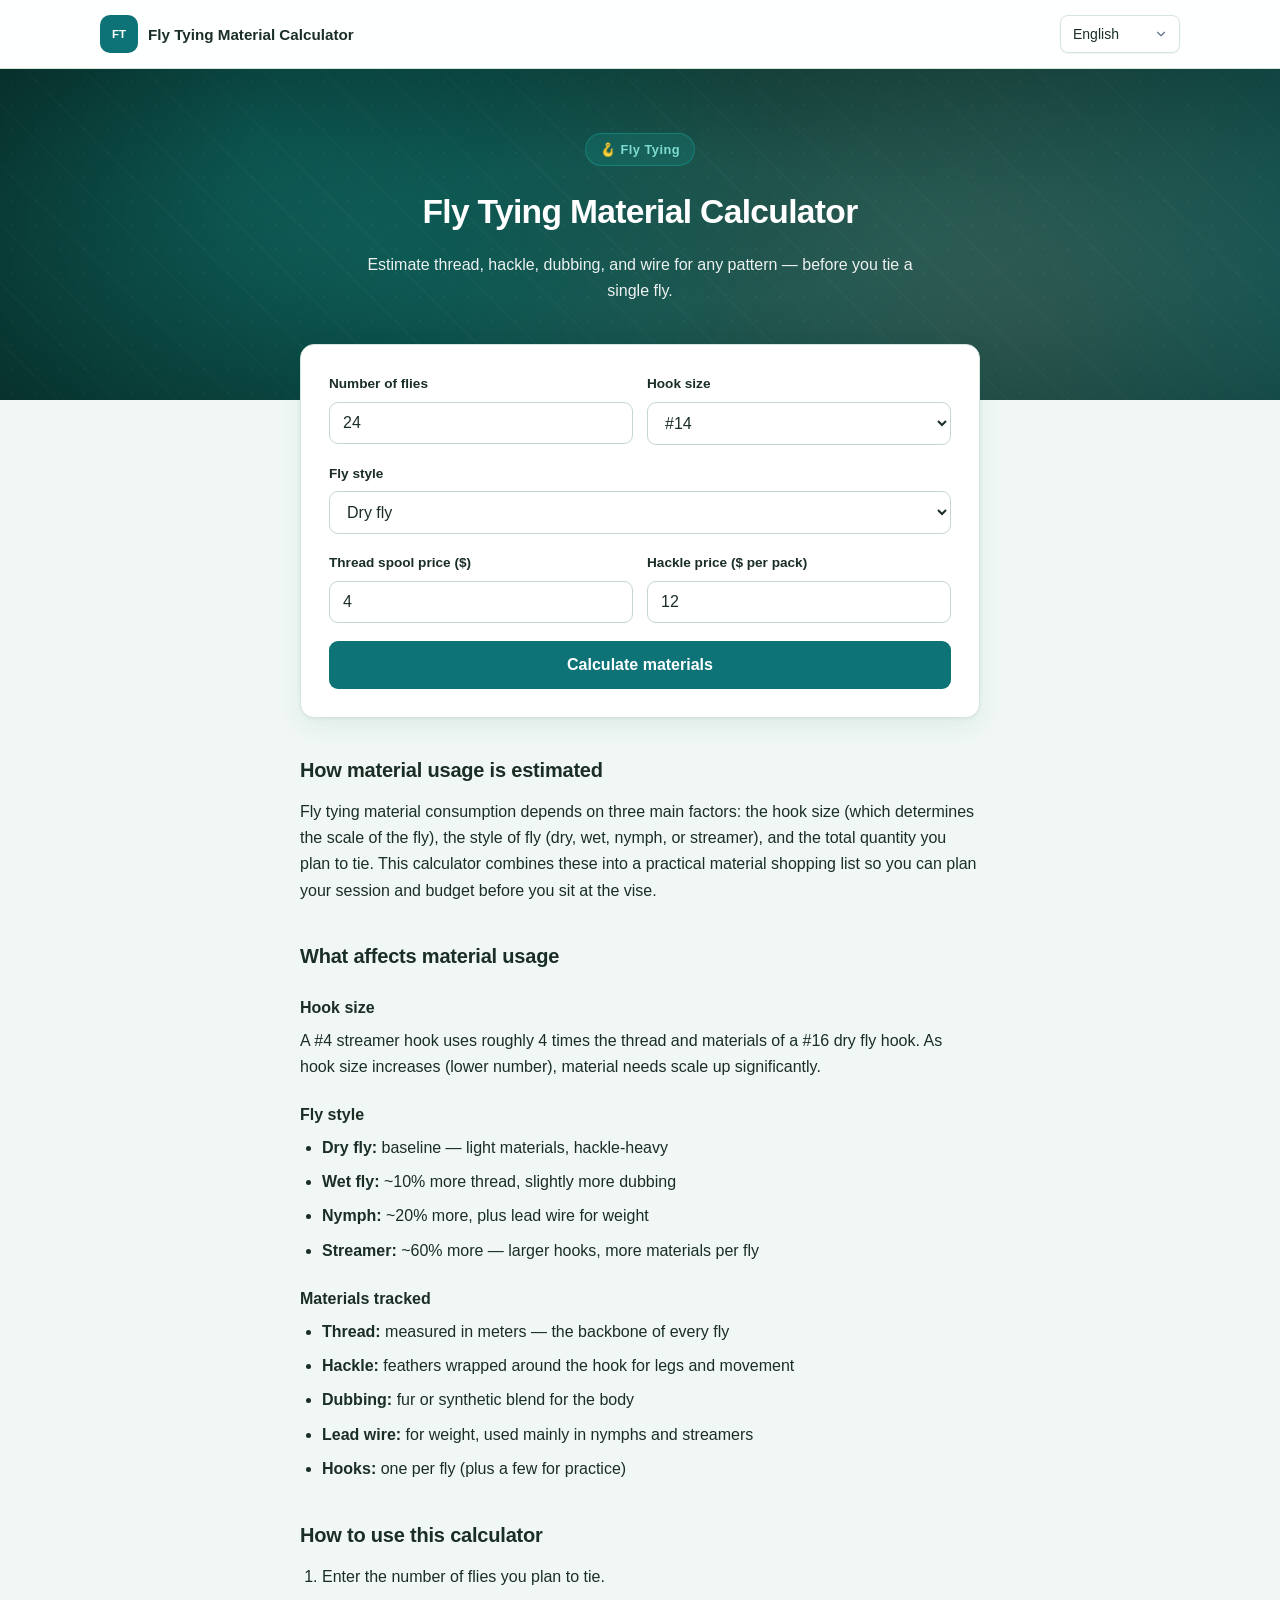
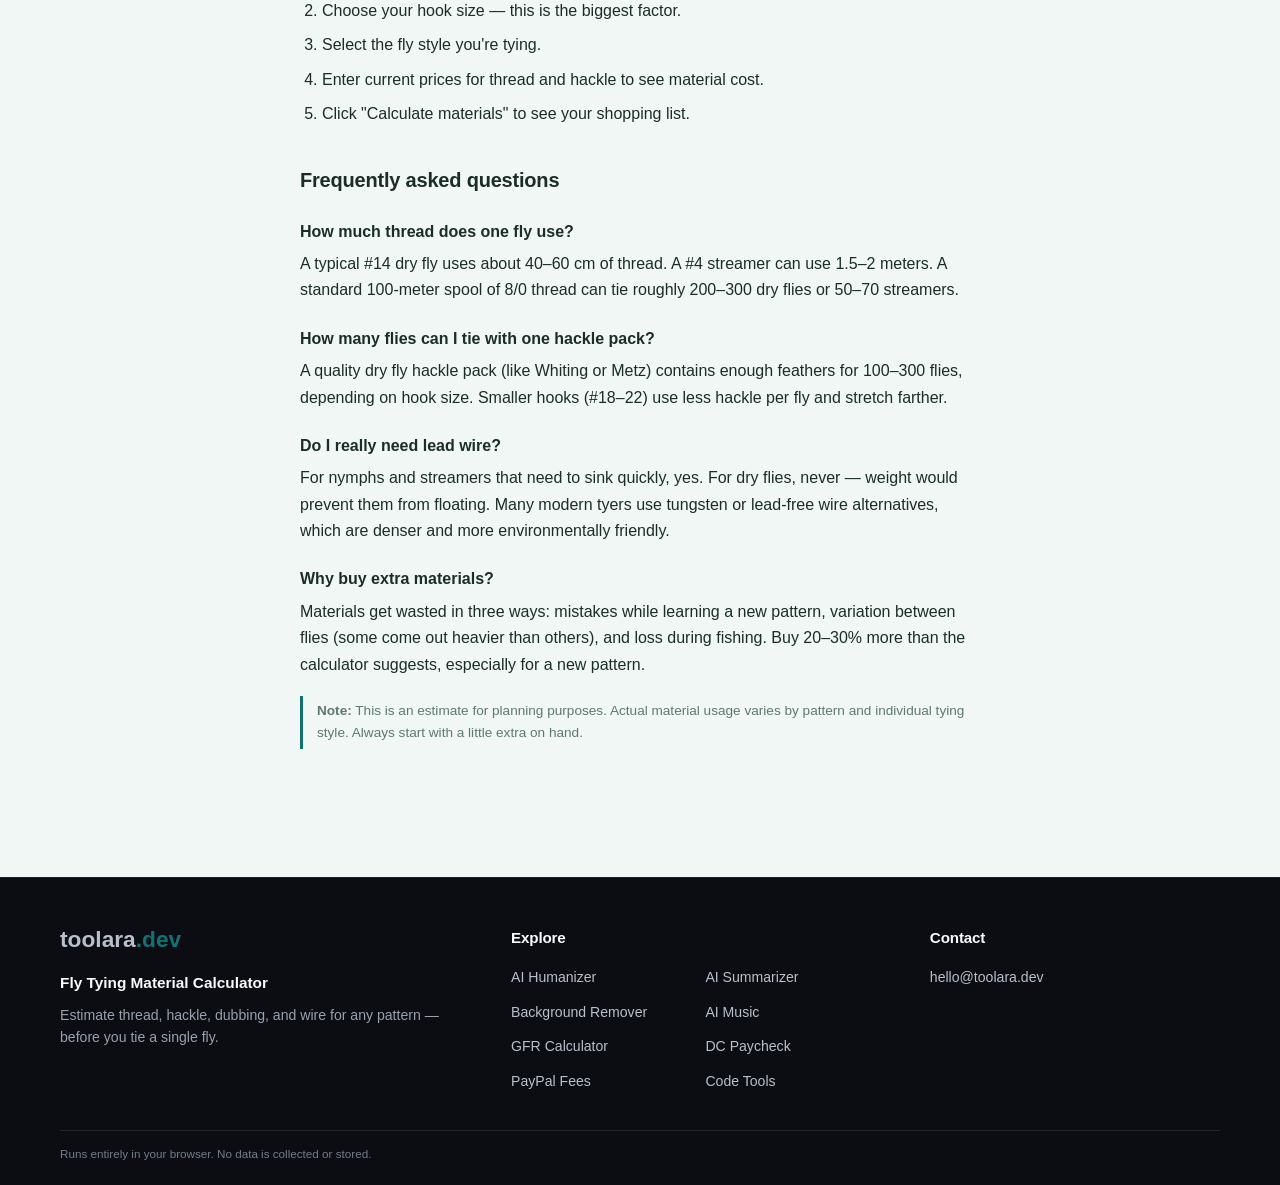
==== index.html @ 829e71bb "Use brand email in site contact links" ====
<!DOCTYPE html>
<html lang="en">
<head>
<meta charset="UTF-8">
<meta name="viewport" content="width=device-width, initial-scale=1.0">
<title>Fly Tying Material Calculator — Estimate Thread, Feathers and Wire</title>
<meta name="description" content="Free fly tying calculator. Estimate how much thread, hackle, dubbing, and lead wire you need for any pattern — based on hook size, style, and quantity.">
<meta name="keywords" content="fly tying calculator, fly tying materials, how much thread for flies, hackle calculator, fly tying cost estimator">
<meta name="robots" content="index, follow, max-snippet:-1, max-image-preview:large">
<meta name="theme-color" content="#1a3d2e">

<link rel="canonical" href="https://flytying.toolara.dev/">
<link rel="alternate" hreflang="en" href="https://flytying.toolara.dev/">
<link rel="alternate" hreflang="zh-Hans" href="https://flytying.toolara.dev/zh/">
<link rel="alternate" hreflang="zh-Hant" href="https://flytying.toolara.dev/zh-tw/">
<link rel="alternate" hreflang="ja" href="https://flytying.toolara.dev/ja/">
<link rel="alternate" hreflang="ko" href="https://flytying.toolara.dev/ko/">
<link rel="alternate" hreflang="de" href="https://flytying.toolara.dev/de/">
<link rel="alternate" hreflang="ru" href="https://flytying.toolara.dev/ru/">
<link rel="alternate" hreflang="es" href="https://flytying.toolara.dev/es/">
<link rel="alternate" hreflang="x-default" href="https://flytying.toolara.dev/">

<meta property="og:type" content="website">
<meta property="og:title" content="Fly Tying Material Calculator">
<meta property="og:description" content="Estimate thread, hackle, dubbing, and wire for any fly pattern.">
<meta property="og:url" content="https://flytying.toolara.dev/">
<meta property="og:image" content="https://flytying.toolara.dev/og-image.png">
<meta property="og:image:width" content="1200">
<meta property="og:image:height" content="630">
<meta property="og:image:alt" content="Fly Tying Material Calculator">
<meta property="og:locale" content="en_US">
<meta name="twitter:card" content="summary_large_image">

<script type="application/ld+json">
{
  "@context": "https://schema.org",
  "@type": "WebApplication",
  "name": "Fly Tying Material Calculator",
  "url": "https://flytying.toolara.dev/",
  "applicationCategory": "UtilityApplication",
  "operatingSystem": "Any",
  "description": "Free calculator that estimates fly tying material quantities and costs.",
  "offers": { "@type": "Offer", "price": "0", "priceCurrency": "USD" }
}
</script>

<link rel="stylesheet" href="/css/style.css">
</head>
<body>
<header class="site-header"><div class="site-header-inner"><a class="site-brand" href="/" aria-label="fly-tying-calculator"><span class="site-brand-mark" aria-hidden="true">FT</span><span class="site-brand-name" data-i18n="title"></span></a><nav class="site-nav" aria-label="Site navigation"><select id="langSelect" onchange="setLang(this.value)" aria-label="Language">
      <option value="en">English</option>
      <option value="zh">简体中文</option>
      <option value="zh-TW">繁體中文</option>
      <option value="ja">日本語</option>
      <option value="ko">한국어</option>
      <option value="de">Deutsch</option>
      <option value="ru">Русский</option>
      <option value="es">Español</option>
    </select></nav></div></header>


<header class="hero">

  <div class="hero-inner">
    <div class="hero-badge" data-i18n="heroBadge">🪝 Fly Tying</div>
    <h1 data-i18n="title">Fly Tying Material Calculator</h1>
    <p data-i18n="subtitle">Estimate thread, hackle, dubbing, and wire for any pattern — before you tie a single fly.</p>
  </div>
</header>

<main class="wrap">
  <section class="card">
    <h2 class="visually-hidden" data-i18n="calcHeading">Calculator</h2>

    <div class="row">
      <div>
        <label for="quantity" data-i18n="qtyLabel">Number of flies</label>
        <input type="number" id="quantity" min="1" step="1" placeholder="24" value="24" inputmode="numeric">
      </div>
      <div>
        <label for="hookSize" data-i18n="hookLabel">Hook size</label>
        <select id="hookSize">
          <option value="2">#2</option>
          <option value="4">#4</option>
          <option value="6">#6</option>
          <option value="8">#8</option>
          <option value="10">#10</option>
          <option value="12">#12</option>
          <option value="14" selected>#14</option>
          <option value="16">#16</option>
          <option value="18">#18</option>
          <option value="20">#20</option>
          <option value="22">#22</option>
        </select>
      </div>
    </div>

    <label for="style" data-i18n="styleLabel">Fly style</label>
    <select id="style">
      <option value="dry" selected data-i18n="styleDry">Dry fly</option>
      <option value="wet" data-i18n="styleWet">Wet fly</option>
      <option value="nymph" data-i18n="styleNymph">Nymph</option>
      <option value="streamer" data-i18n="styleStreamer">Streamer</option>
    </select>

    <div class="row">
      <div>
        <label for="threadPrice" data-i18n="threadLabel">Thread spool price ($)</label>
        <input type="number" id="threadPrice" min="0" step="0.5" placeholder="4" value="4" inputmode="decimal">
      </div>
      <div>
        <label for="hacklePrice" data-i18n="hackleLabel">Hackle price ($ per pack)</label>
        <input type="number" id="hacklePrice" min="0" step="0.5" placeholder="12" value="12" inputmode="decimal">
      </div>
    </div>

    <button class="calc" type="button" onclick="calculate()" data-i18n="calcBtn">Calculate materials</button>

    <div id="result" role="region" aria-live="polite">
      <div class="result-label" data-i18n="resultLabel">Materials needed for</div>
      <div class="total-flies"><span id="totalFlies">—</span></div>

      <div class="breakdown">
        <div class="bd-row"><span data-i18n="bdThread">Thread</span><strong id="bdThread">—</strong></div>
        <div class="bd-row"><span data-i18n="bdHackle">Hackle feathers</span><strong id="bdHackle">—</strong></div>
        <div class="bd-row"><span data-i18n="bdDubbing">Dubbing</span><strong id="bdDubbing">—</strong></div>
        <div class="bd-row"><span data-i18n="bdWire">Lead wire</span><strong id="bdWire">—</strong></div>
        <div class="bd-row"><span data-i18n="bdHooks">Hooks</span><strong id="bdHooks">—</strong></div>
        <div class="bd-divider"></div>
        <div class="bd-row bd-total"><span data-i18n="bdCost">Estimated material cost</span><strong id="bdCost">—</strong></div>
      </div>
      <div class="result-disclaimer" data-i18n="resultDisclaimer">Estimate only. Actual material usage varies by pattern, tying style, and individual technique. Always buy a little extra.</div>
    </div>
  </section>

  <section>
    <h2 data-i18n="whatIsTitle">How material usage is estimated</h2>
    <p data-i18n="whatIsText">Fly tying material consumption depends on three main factors: the hook size (which determines the scale of the fly), the style of fly (dry, wet, nymph, or streamer), and the total quantity you plan to tie. This calculator combines these into a practical material shopping list so you can plan your session and budget before you sit at the vise.</p>
  </section>

  <section>
    <h2 data-i18n="factorsTitle">What affects material usage</h2>
    <h3 data-i18n="f1Title">Hook size</h3>
    <p data-i18n="f1Text">A #4 streamer hook uses roughly 4 times the thread and materials of a #16 dry fly hook. As hook size increases (lower number), material needs scale up significantly.</p>

    <h3 data-i18n="f2Title">Fly style</h3>
    <ul>
      <li data-i18n="f2a"><strong>Dry fly:</strong> baseline — light materials, hackle-heavy</li>
      <li data-i18n="f2b"><strong>Wet fly:</strong> ~10% more thread, slightly more dubbing</li>
      <li data-i18n="f2c"><strong>Nymph:</strong> ~20% more, plus lead wire for weight</li>
      <li data-i18n="f2d"><strong>Streamer:</strong> ~60% more — larger hooks, more materials per fly</li>
    </ul>

    <h3 data-i18n="f3Title">Materials tracked</h3>
    <ul>
      <li data-i18n="f3a"><strong>Thread:</strong> measured in meters — the backbone of every fly</li>
      <li data-i18n="f3b"><strong>Hackle:</strong> feathers wrapped around the hook for legs and movement</li>
      <li data-i18n="f3c"><strong>Dubbing:</strong> fur or synthetic blend for the body</li>
      <li data-i18n="f3d"><strong>Lead wire:</strong> for weight, used mainly in nymphs and streamers</li>
      <li data-i18n="f3e"><strong>Hooks:</strong> one per fly (plus a few for practice)</li>
    </ul>
  </section>

  <section>
    <h2 data-i18n="howToTitle">How to use this calculator</h2>
    <ol>
      <li data-i18n="howTo1">Enter the number of flies you plan to tie.</li>
      <li data-i18n="howTo2">Choose your hook size — this is the biggest factor.</li>
      <li data-i18n="howTo3">Select the fly style you're tying.</li>
      <li data-i18n="howTo4">Enter current prices for thread and hackle to see material cost.</li>
      <li data-i18n="howTo5">Click "Calculate materials" to see your shopping list.</li>
    </ol>
  </section>

  <section>
    <h2 data-i18n="faqTitle">Frequently asked questions</h2>
    <h3 data-i18n="faq1q">How much thread does one fly use?</h3>
    <p data-i18n="faq1a">A typical #14 dry fly uses about 40–60 cm of thread. A #4 streamer can use 1.5–2 meters. A standard 100-meter spool of 8/0 thread can tie roughly 200–300 dry flies or 50–70 streamers.</p>

    <h3 data-i18n="faq2q">How many flies can I tie with one hackle pack?</h3>
    <p data-i18n="faq2a">A quality dry fly hackle pack (like Whiting or Metz) contains enough feathers for 100–300 flies, depending on hook size. Smaller hooks (#18–22) use less hackle per fly and stretch farther.</p>

    <h3 data-i18n="faq3q">Do I really need lead wire?</h3>
    <p data-i18n="faq3a">For nymphs and streamers that need to sink quickly, yes. For dry flies, never — weight would prevent them from floating. Many modern tyers use tungsten or lead-free wire alternatives, which are denser and more environmentally friendly.</p>

    <h3 data-i18n="faq4q">Why buy extra materials?</h3>
    <p data-i18n="faq4a">Materials get wasted in three ways: mistakes while learning a new pattern, variation between flies (some come out heavier than others), and loss during fishing. Buy 20–30% more than the calculator suggests, especially for a new pattern.</p>

    <div class="disclaimer" data-i18n="disclaimer"><strong>Note:</strong> This is an estimate for planning purposes. Actual material usage varies by pattern and individual tying style. Always start with a little extra on hand.</div>
  </section>
</main>

<footer class="footer site-footer">
<div class="site-footer-inner">
<div class="site-footer-grid">
<section class="site-footer-column">
<a class="site-footer-wordmark" href="https://toolara.dev/" aria-label="toolara.dev">toolara<span class="tld">.dev</span></a>
<p class="site-footer-site-name" data-i18n="title">Fly Tying Material Calculator</p>
<p class="site-footer-description" data-i18n="subtitle">Estimate thread, hackle, dubbing, and wire for any pattern — before you tie a single fly.</p>
</section>
<section class="site-footer-column"><h2 class="site-footer-heading">Explore</h2><nav class="site-footer-links" aria-label="Explore sites"><a href="https://humanize.toolara.dev/">AI Humanizer</a>
<a href="https://summarize.toolara.dev/">AI Summarizer</a>
<a href="https://background.toolara.dev/">Background Remover</a>
<a href="https://music.toolara.dev/">AI Music</a>
<a href="https://gfr.toolara.dev/">GFR Calculator</a>
<a href="https://dc-pay.toolara.dev/">DC Paycheck</a>
<a href="https://paypal.toolara.dev/">PayPal Fees</a>
<a href="https://devtools.toolara.dev/">Code Tools</a></nav></section>
<section class="site-footer-column"><h2 class="site-footer-heading">Contact</h2><p class="site-footer-contact"><a href="mailto:hello@toolara.dev">hello@toolara.dev</a></p></section>
</div>
<div class="site-footer-bottom"><p class="site-footer-privacy" data-i18n="footer">Runs entirely in your browser. No data is collected or stored.</p></div>
</div>
</footer>

<script src="/js/i18n.js"></script>
<script src="/js/calculator.js"></script>
</body>
</html>
---- css/style.css ----
:root {
  --bg: #f0f7f4; --card: #ffffff; --text: #1a2e26; --muted: #5c7a6e;
  --accent: #0d7377; --accent-dark: #095457; --water: #14a098; --brown: #8b5a3c;
  --border: #d5e5dc; --radius: 14px;
  --shadow: 0 1px 3px rgba(26,46,38,0.06), 0 8px 24px rgba(13,115,119,0.08);
}
* { box-sizing: border-box; }
html { scroll-behavior: smooth; }
body { margin: 0; font-family: -apple-system, BlinkMacSystemFont, "Segoe UI", "PingFang SC", "Hiragino Sans GB", "Microsoft YaHei", "Noto Sans CJK SC", Roboto, sans-serif; background: var(--bg); color: var(--text); line-height: 1.65; -webkit-font-smoothing: antialiased; }
.visually-hidden { position: absolute; width: 1px; height: 1px; padding: 0; margin: -1px; overflow: hidden; clip: rect(0,0,0,0); white-space: nowrap; border: 0; }

/* ---------- Hero ---------- */
.hero {
  position: relative;
  overflow: hidden;
  color: #fff;
  padding: 64px 20px 96px;
  background:
    radial-gradient(circle at 20% 20%, rgba(20,160,152,0.35) 0%, transparent 50%),
    radial-gradient(circle at 80% 80%, rgba(139,90,60,0.30) 0%, transparent 55%),
    linear-gradient(135deg, #0a2e2a 0%, #0d4a45 45%, #0d7377 100%);
}
.hero::before {
  content: "";
  position: absolute; inset: 0;
  background-image:
    repeating-linear-gradient(45deg, transparent, transparent 40px, rgba(255,255,255,0.02) 40px, rgba(255,255,255,0.02) 42px),
    radial-gradient(rgba(255,255,255,0.04) 1px, transparent 1px);
  background-size: auto, 24px 24px;
  pointer-events: none;
}
.hero::after {
  content: "";
  position: absolute; inset: 0;
  background: radial-gradient(ellipse at center, transparent 30%, rgba(0,20,15,0.40) 100%);
  pointer-events: none;
}
.hero-inner { max-width: 720px; margin: 0 auto; position: relative; z-index: 2; text-align: center; }
.hero-badge {
  display: inline-block;
  background: rgba(20,160,152,0.20);
  border: 1px solid rgba(20,160,152,0.50);
  color: #7fdbd0;
  padding: 5px 14px;
  border-radius: 999px;
  font-size: 0.8rem;
  font-weight: 600;
  letter-spacing: 0.04em;
  margin-bottom: 18px;
}
.hero h1 { font-size: 2.1rem; margin: 0 0 12px; font-weight: 800; letter-spacing: -0.02em; }
.hero p { margin: 0 auto; opacity: 0.92; font-size: 1rem; max-width: 560px; }

/* ---------- Lang switcher ---------- */
.lang-switch { position: absolute; top: 16px; right: 16px; z-index: 3; }
.lang-switch select {
  appearance: none; -webkit-appearance: none;
  background-color: rgba(255,255,255,0.12);
  background-image: url("data:image/svg+xml;charset=UTF-8,%3csvg xmlns='http://www.w3.org/2000/svg' viewBox='0 0 24 24' fill='none' stroke='white' stroke-width='2' stroke-linecap='round' stroke-linejoin='round'%3e%3cpolyline points='6 9 12 15 18 9'%3e%3c/polyline%3e%3c/svg%3e");
  background-repeat: no-repeat; background-position: right 10px center; background-size: 14px;
  border: 1px solid rgba(255,255,255,0.3);
  color: #fff; padding: 7px 32px 7px 12px; border-radius: 8px;
  font-size: 0.85rem; font-family: inherit; cursor: pointer;
}
.lang-switch select:hover { background-color: rgba(255,255,255,0.25); }
.lang-switch select option { color: #1a2e26; background: #fff; }

/* ---------- Layout ---------- */
.wrap { max-width: 720px; margin: -56px auto 0; padding: 0 20px 64px; position: relative; z-index: 2; }
.card { background: var(--card); border: 1px solid var(--border); border-radius: var(--radius); padding: 28px; margin-bottom: 22px; box-shadow: var(--shadow); }

label { display: block; font-weight: 600; font-size: 0.85rem; margin-bottom: 6px; }
input, select { width: 100%; padding: 11px 13px; border: 1px solid #c5d8ce; border-radius: 9px; font-size: 1rem; margin-bottom: 18px; background: #fff; color: var(--text); transition: border-color 0.15s, box-shadow 0.15s; font-family: inherit; }
input:focus, select:focus { outline: none; border-color: var(--accent); box-shadow: 0 0 0 3px rgba(13,115,119,0.15); }
.row { display: flex; gap: 14px; }
.row > div { flex: 1; }
button.calc { width: 100%; padding: 15px; background: var(--accent); color: #fff; border: none; border-radius: 9px; font-size: 1rem; font-weight: 600; cursor: pointer; transition: background 0.15s, transform 0.1s; font-family: inherit; }
button.calc:hover { background: var(--accent-dark); }
button.calc:active { transform: scale(0.99); }

/* ---------- Result ---------- */
#result { margin-top: 24px; padding: 24px; border-radius: 14px; background: linear-gradient(135deg, #ecfaf7 0%, #f0f7f4 100%); border: 2px solid var(--accent); display: none; animation: fadeIn 0.35s ease; }
#result.show { display: block; }
@keyframes fadeIn { from { opacity: 0; transform: translateY(8px); } to { opacity: 1; transform: none; } }
.result-label { font-size: 0.78rem; text-transform: uppercase; letter-spacing: 0.07em; font-weight: 700; color: #0d7377; margin-bottom: 4px; }
.total-flies { font-size: 2.6rem; font-weight: 800; color: #0a2e2a; line-height: 1; letter-spacing: -0.02em; }
.total-flies::after { content: " flies"; font-size: 1rem; font-weight: 500; color: var(--muted); margin-left: 8px; }
.breakdown { margin-top: 20px; padding-top: 16px; border-top: 1px solid rgba(13,115,119,0.20); }
.bd-row { display: flex; justify-content: space-between; padding: 7px 0; font-size: 0.9rem; color: #1a2e26; }
.bd-row strong { color: #0a2e2a; font-weight: 600; }
.bd-divider { height: 1px; background: rgba(13,115,119,0.15); margin: 10px 0; }
.bd-total { font-size: 1rem; padding-top: 10px; }
.bd-total strong { color: #0d7377; font-size: 1.15rem; }
.result-disclaimer { margin-top: 16px; padding-top: 12px; border-top: 1px solid rgba(13,115,119,0.15); font-size: 0.78rem; color: var(--muted); }

/* ---------- Content ---------- */
h2 { font-size: 1.25rem; margin: 36px 0 12px; letter-spacing: -0.01em; }
h3 { font-size: 1rem; margin: 22px 0 6px; }
p { margin: 0 0 14px; }
ul, ol { margin: 0 0 16px; padding-left: 22px; }
li { margin-bottom: 8px; line-height: 1.65; }
table { width: 100%; border-collapse: collapse; font-size: 0.9rem; margin: 14px 0; }
th, td { text-align: left; padding: 10px 12px; border-bottom: 1px solid #d5e5dc; }
th { background: #ecfaf7; font-weight: 600; font-size: 0.8rem; text-transform: uppercase; letter-spacing: 0.04em; color: #0d7377; }
tr:last-child td { border-bottom: none; }
.disclaimer { font-size: 0.85rem; color: var(--muted); border-left: 3px solid var(--accent); padding: 4px 0 4px 14px; margin-top: 18px; }
.footer { text-align: center; font-size: 0.8rem; color: var(--muted); padding: 24px 20px 48px; }

@media (max-width: 560px) {
  .hero { padding: 48px 16px 80px; }
  .hero h1 { font-size: 1.5rem; }
  .lang-switch { position: static; display: flex; justify-content: center; margin-bottom: 16px; }
  .wrap { padding: 0 14px 48px; }
  .card { padding: 20px; }
  .row { flex-direction: column; gap: 0; }
  .total-flies { font-size: 2.1rem; }
}
/* Toolara site navigation */
.site-header { position: relative; z-index: 10; background: rgba(255,255,255,0.96); border-bottom: 1px solid var(--border, #e2e8f0); }
.site-header-inner { max-width: 1120px; min-height: 68px; margin: 0 auto; padding: 10px 20px; display: flex; align-items: center; justify-content: space-between; gap: 20px; }
.site-brand { min-width: 0; display: flex; align-items: center; gap: 10px; color: var(--text, #0f1c2e); text-decoration: none; font-weight: 700; }
.site-brand-mark { width: 38px; height: 38px; flex: 0 0 38px; display: grid; place-items: center; border-radius: 10px; background: var(--accent, #2563eb); color: #fff; font-size: 0.72rem; font-weight: 800; }
.site-brand-name { font-size: 0.95rem; line-height: 1.25; }
.site-nav { display: flex; align-items: center; gap: 10px; }
.site-nav-link { padding: 8px 12px; border: 1px solid var(--border, #e2e8f0); border-radius: 8px; background: #fff; color: var(--accent-dark, var(--accent, #1d4ed8)); text-decoration: none; white-space: nowrap; font-size: 0.875rem; font-weight: 650; transition: background 0.15s, border-color 0.15s; }
.site-nav-link:hover { background: var(--bg, #f8fafc); border-color: var(--accent, #2563eb); }
.site-nav select { appearance: none; -webkit-appearance: none; width: auto; min-width: 120px; height: 38px; margin: 0; padding: 8px 34px 8px 12px; border: 1px solid var(--border, #e2e8f0); border-radius: 8px; background-color: #fff; background-image: url("data:image/svg+xml;charset=UTF-8,%3csvg xmlns='http://www.w3.org/2000/svg' viewBox='0 0 24 24' fill='none' stroke='%2364748b' stroke-width='2' stroke-linecap='round' stroke-linejoin='round'%3e%3cpolyline points='6 9 12 15 18 9'%3e%3c/polyline%3e%3c/svg%3e"); background-repeat: no-repeat; background-position: right 11px center; background-size: 14px; color: var(--text, #0f1c2e); font-family: inherit; font-size: 0.875rem; line-height: 1.2; cursor: pointer; box-shadow: 0 1px 2px rgba(15, 28, 46, 0.06); transition: border-color 0.15s, box-shadow 0.15s; }
.site-nav select:hover { border-color: var(--accent, #2563eb); }
.site-nav select:focus-visible { outline: 2px solid var(--accent, #2563eb); outline-offset: 2px; }
.site-nav select option { color: #0f1c2e; background: #fff; }
@media (max-width: 560px) {
  .site-header-inner { min-height: 0; padding: 10px 14px; flex-wrap: wrap; gap: 10px; }
  .site-brand { flex: 1 1 100%; }
  .site-nav { width: 100%; justify-content: space-between; gap: 8px; }
  .site-nav select { min-width: 118px; }
}

.site-footer { margin-top: 64px !important; padding: 48px 24px 22px !important; background: #0b0d12 !important; border-top: 1px solid rgba(255,255,255,0.08) !important; color: #a6adbb !important; text-align: left !important; font-size: 0.88rem !important; line-height: 1.6; }
.site-footer-inner { max-width: 1160px; margin: 0 auto; }
.site-footer-grid { display: grid; grid-template-columns: minmax(0,1.25fr) minmax(280px,1.15fr) minmax(220px,0.9fr); gap: 48px; }
.site-footer-column { min-width: 0; }
.site-footer-wordmark { display: inline-flex; align-items: baseline; color: #f8fafc !important; font-size: 1.42rem; font-weight: 850; line-height: 1.15; text-decoration: none; }
.site-footer-wordmark .tld { color: var(--accent, #3b82f6); }
.site-footer-site-name { margin: 18px 0 0 !important; color: #f8fafc; font-size: 0.96rem; font-weight: 700; }
.site-footer-heading { margin: 0 0 16px !important; color: #f8fafc; font-size: 0.95rem; font-weight: 650; }
.site-footer-description { max-width: 420px; margin: 8px 0 0 !important; color: #98a1af; }
.site-footer-links { display: grid; grid-template-columns: repeat(2,minmax(0,1fr)); gap: 12px 18px; }
.site-footer-contact { margin: 0 !important; color: #b9c0cb; overflow-wrap: anywhere; }
.site-footer a { color: #b9c0cb !important; text-decoration: none; }
.site-footer a:hover { color: #fff !important; text-decoration: underline; }
.site-footer-bottom { margin-top: 38px; padding-top: 14px; border-top: 1px solid rgba(255,255,255,0.1); color: #747d8a; font-size: 0.73rem; line-height: 1.5; }
.site-footer-bottom p { margin: 0; }
@media (max-width: 960px) { .site-footer-grid { grid-template-columns: repeat(2,minmax(0,1fr)); gap: 34px; } .site-footer-column:first-child { grid-column: 1 / -1; } }
@media (max-width: 760px) { .site-footer { padding: 36px 20px 20px !important; } .site-footer-grid { grid-template-columns: 1fr; gap: 28px; } .site-footer-column:first-child { grid-column: auto; } .site-footer-links { gap: 10px 14px; } .site-footer-bottom { margin-top: 28px; } }
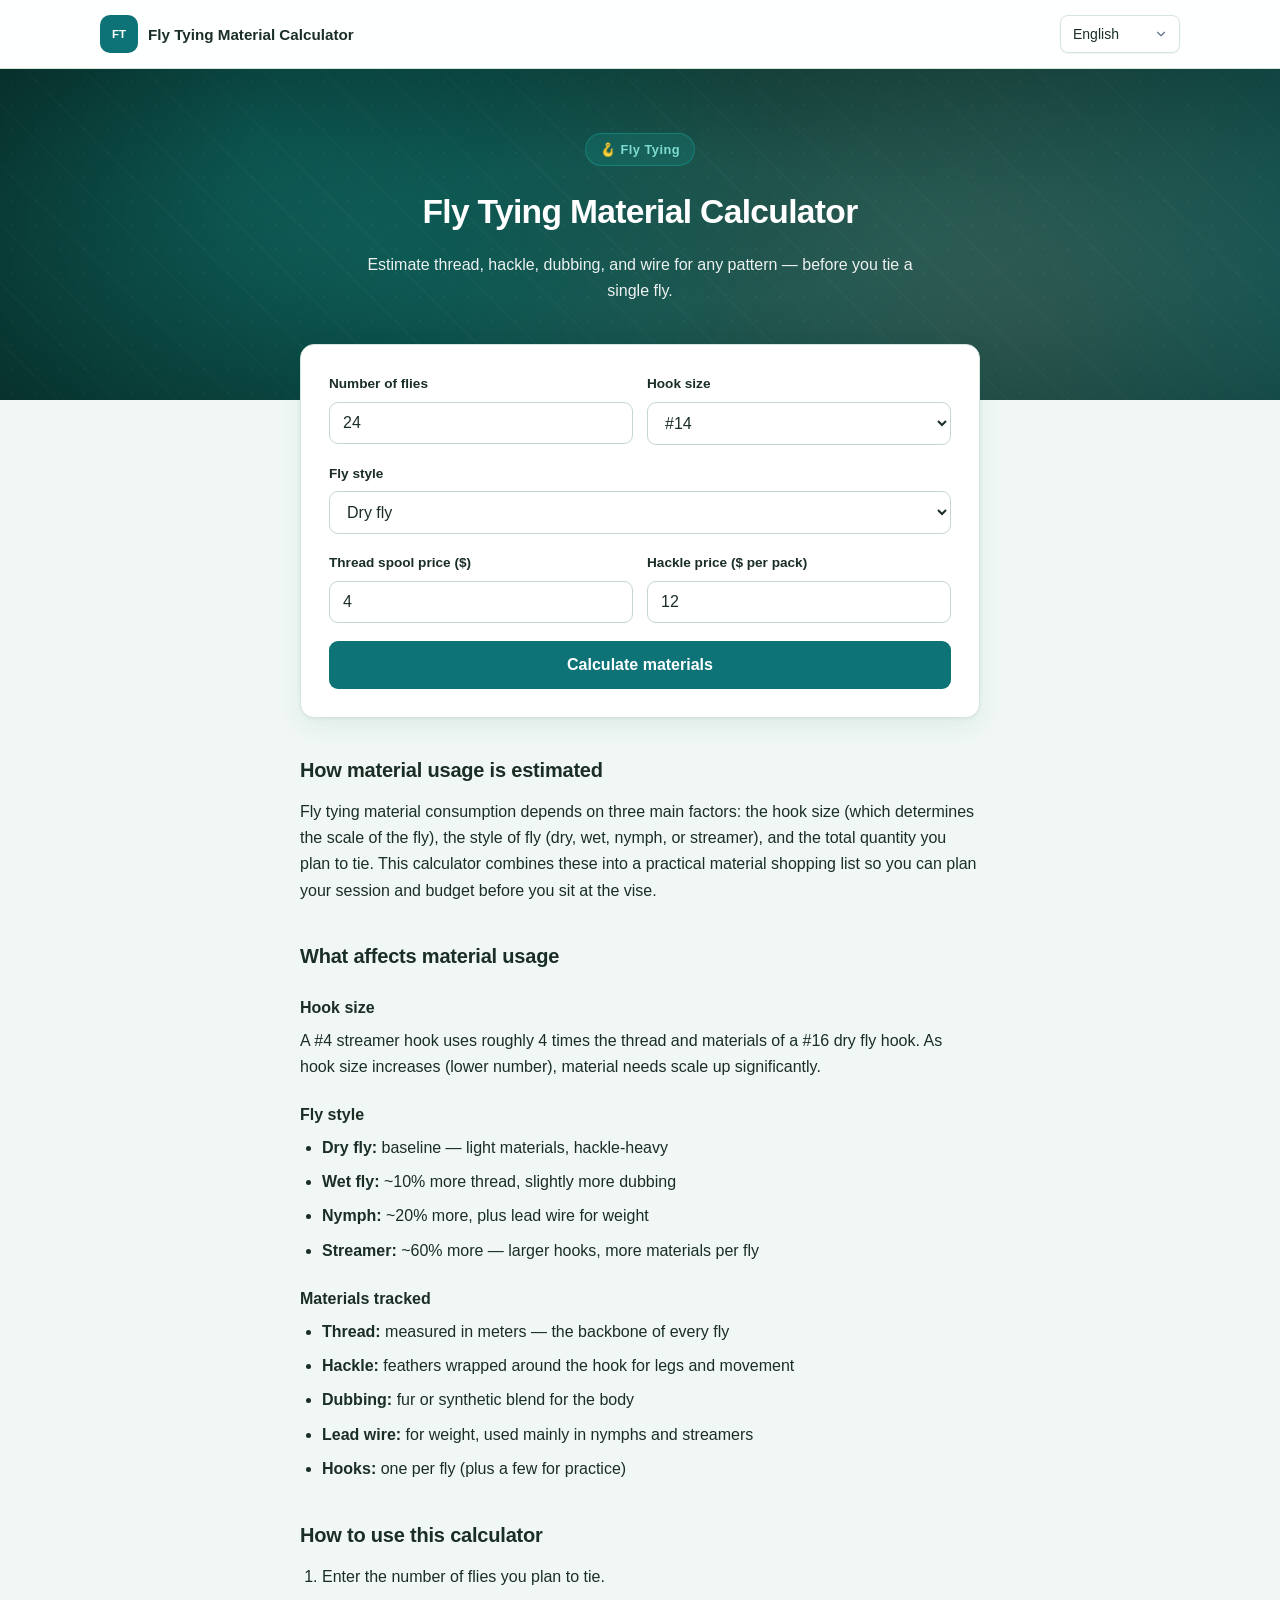
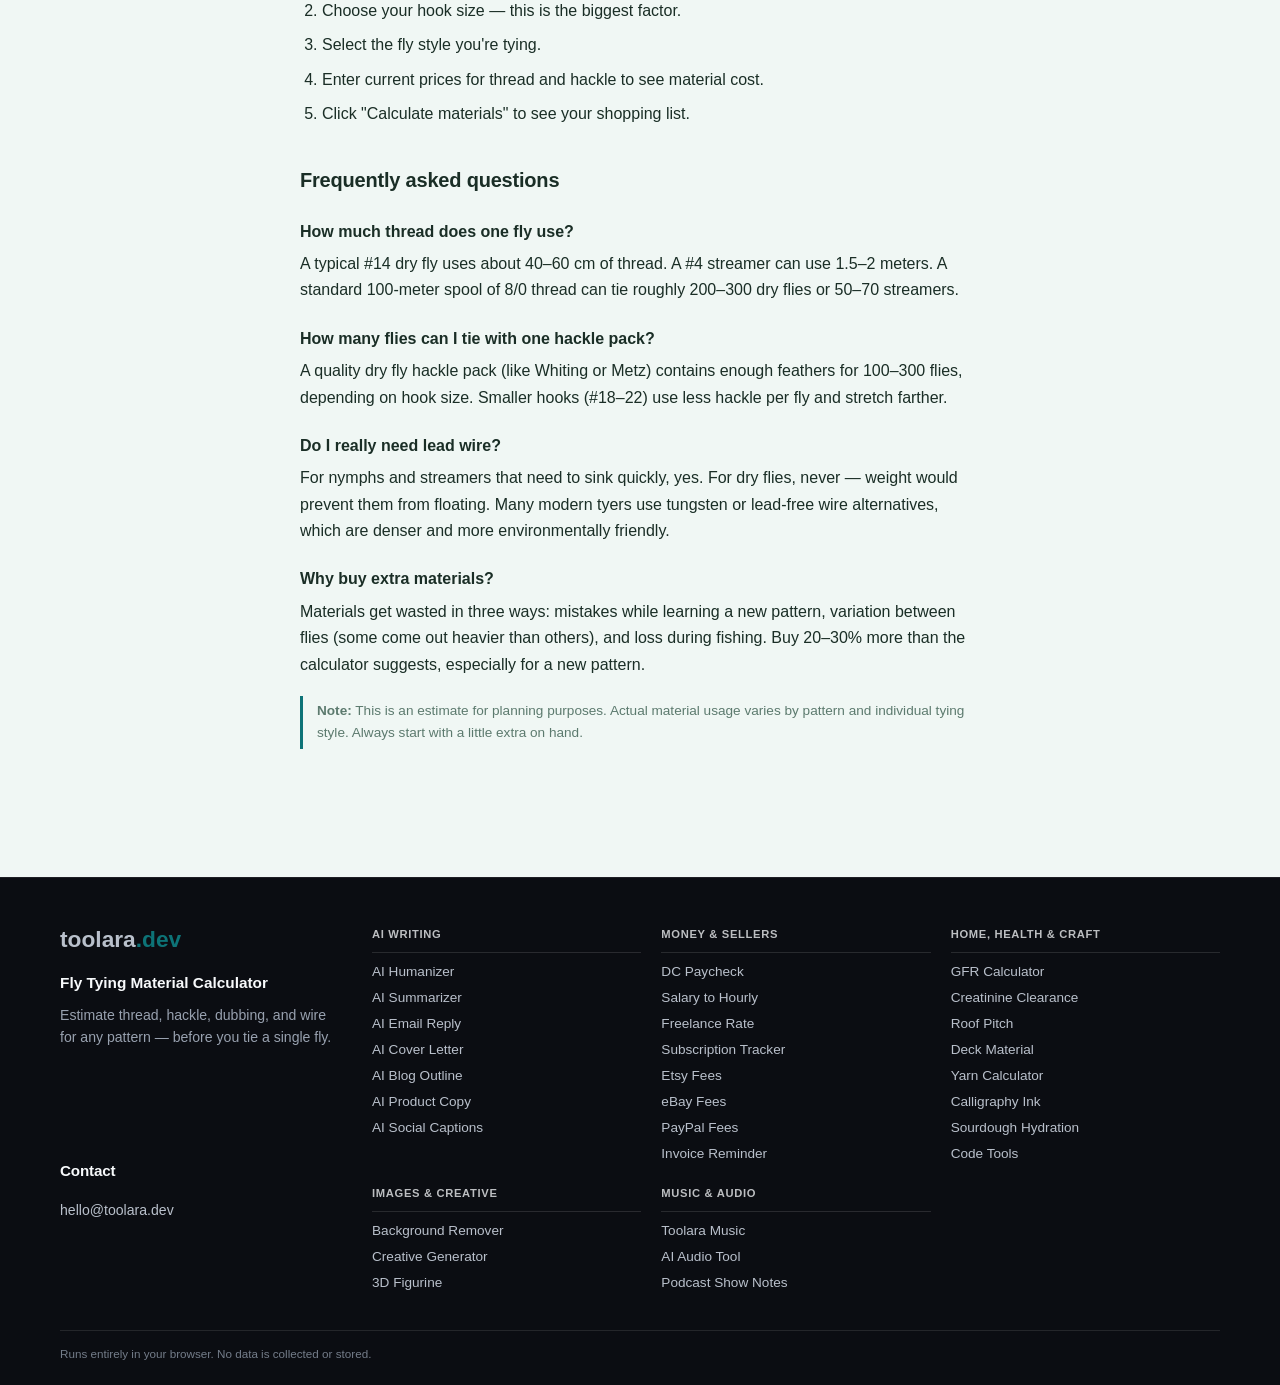
==== commit 00b576d3: "Regroup footer navigation across sibling tools" ====
--- a/index.html
+++ b/index.html
@@ -45,6 +45,18 @@
 </script>
 
 <link rel="stylesheet" href="/css/style.css">
+<style id="footer-groups-css">
+.site-footer-grid{grid-template-columns:minmax(0,0.85fr) minmax(0,2.65fr)!important;gap:40px!important}
+.site-footer-column:nth-child(2){grid-row:1/span 2!important}
+.site-footer-column:nth-child(3){grid-column:1!important;grid-row:2!important}
+.site-footer-explore{display:grid;grid-template-columns:repeat(3,minmax(0,1fr));gap:22px 20px;align-content:start}
+.site-footer-group{min-width:0}
+.site-footer-group-title{margin:0 0 9px;padding-bottom:8px;border-bottom:1px solid rgba(255,255,255,0.16);color:#f8fafc;font-size:0.7rem;font-weight:700;letter-spacing:0.06em;text-transform:uppercase;opacity:.75}
+.site-footer-group .site-footer-links{display:grid!important;grid-template-columns:minmax(0,1fr)!important;gap:7px;font-size:0.85rem;line-height:1.4}
+@media(max-width:960px){.site-footer-grid{grid-template-columns:1fr!important;gap:30px!important}
+.site-footer-column:nth-child(2){grid-row:auto!important}.site-footer-column:nth-child(3){grid-column:auto!important;grid-row:auto!important}
+.site-footer-explore{grid-template-columns:repeat(2,minmax(0,1fr))}}
+</style>
 </head>
 <body>
 <header class="site-header"><div class="site-header-inner"><a class="site-brand" href="/" aria-label="fly-tying-calculator"><span class="site-brand-mark" aria-hidden="true">FT</span><span class="site-brand-name" data-i18n="title"></span></a><nav class="site-nav" aria-label="Site navigation"><select id="langSelect" onchange="setLang(this.value)" aria-label="Language">
@@ -198,14 +210,7 @@
 <p class="site-footer-site-name" data-i18n="title">Fly Tying Material Calculator</p>
 <p class="site-footer-description" data-i18n="subtitle">Estimate thread, hackle, dubbing, and wire for any pattern — before you tie a single fly.</p>
 </section>
-<section class="site-footer-column"><h2 class="site-footer-heading">Explore</h2><nav class="site-footer-links" aria-label="Explore sites"><a href="https://humanize.toolara.dev/">AI Humanizer</a>
-<a href="https://summarize.toolara.dev/">AI Summarizer</a>
-<a href="https://background.toolara.dev/">Background Remover</a>
-<a href="https://music.toolara.dev/">AI Music</a>
-<a href="https://gfr.toolara.dev/">GFR Calculator</a>
-<a href="https://dc-pay.toolara.dev/">DC Paycheck</a>
-<a href="https://paypal.toolara.dev/">PayPal Fees</a>
-<a href="https://devtools.toolara.dev/">Code Tools</a></nav></section>
+<section class="site-footer-column"><div class="site-footer-explore"><div class="site-footer-group"><h2 class="site-footer-group-title">AI writing</h2><nav class="site-footer-links" aria-label="AI writing sites"><a href="https://humanize.toolara.dev/">AI Humanizer</a><a href="https://summarize.toolara.dev/">AI Summarizer</a><a href="https://emailreply.toolara.dev/">AI Email Reply</a><a href="https://coverletter.toolara.dev/">AI Cover Letter</a><a href="https://blogoutline.toolara.dev/">AI Blog Outline</a><a href="https://productcopy.toolara.dev/">AI Product Copy</a><a href="https://captions.toolara.dev/">AI Social Captions</a></nav></div><div class="site-footer-group"><h2 class="site-footer-group-title">Money &amp; sellers</h2><nav class="site-footer-links" aria-label="Money &amp; sellers sites"><a href="https://dc-pay.toolara.dev/">DC Paycheck</a><a href="https://salary.toolara.dev/">Salary to Hourly</a><a href="https://freelance.toolara.dev/">Freelance Rate</a><a href="https://subscriptions.toolara.dev/">Subscription Tracker</a><a href="https://etsy.toolara.dev/">Etsy Fees</a><a href="https://ebay.toolara.dev/">eBay Fees</a><a href="https://paypal.toolara.dev/">PayPal Fees</a><a href="https://invoices.toolara.dev/">Invoice Reminder</a></nav></div><div class="site-footer-group"><h2 class="site-footer-group-title">Home, health &amp; craft</h2><nav class="site-footer-links" aria-label="Home, health &amp; craft sites"><a href="https://gfr.toolara.dev/">GFR Calculator</a><a href="https://crcl.toolara.dev/">Creatinine Clearance</a><a href="https://roof.toolara.dev/">Roof Pitch</a><a href="https://deck.toolara.dev/">Deck Material</a><a href="https://yarn.toolara.dev/">Yarn Calculator</a><a href="https://calligraphy.toolara.dev/">Calligraphy Ink</a><a href="https://sourdough.toolara.dev/">Sourdough Hydration</a><a href="https://devtools.toolara.dev/">Code Tools</a></nav></div><div class="site-footer-group"><h2 class="site-footer-group-title">Images &amp; creative</h2><nav class="site-footer-links" aria-label="Images &amp; creative sites"><a href="https://background.toolara.dev/">Background Remover</a><a href="https://creative.toolara.dev/">Creative Generator</a><a href="https://figurine.toolara.dev/">3D Figurine</a></nav></div><div class="site-footer-group"><h2 class="site-footer-group-title">Music &amp; audio</h2><nav class="site-footer-links" aria-label="Music &amp; audio sites"><a href="https://music.toolara.dev/">Toolara Music</a><a href="https://audio.toolara.dev/">AI Audio Tool</a><a href="https://podcast.toolara.dev/">Podcast Show Notes</a></nav></div></div></section>
 <section class="site-footer-column"><h2 class="site-footer-heading">Contact</h2><p class="site-footer-contact"><a href="mailto:hello@toolara.dev">hello@toolara.dev</a></p></section>
 </div>
 <div class="site-footer-bottom"><p class="site-footer-privacy" data-i18n="footer">Runs entirely in your browser. No data is collected or stored.</p></div>
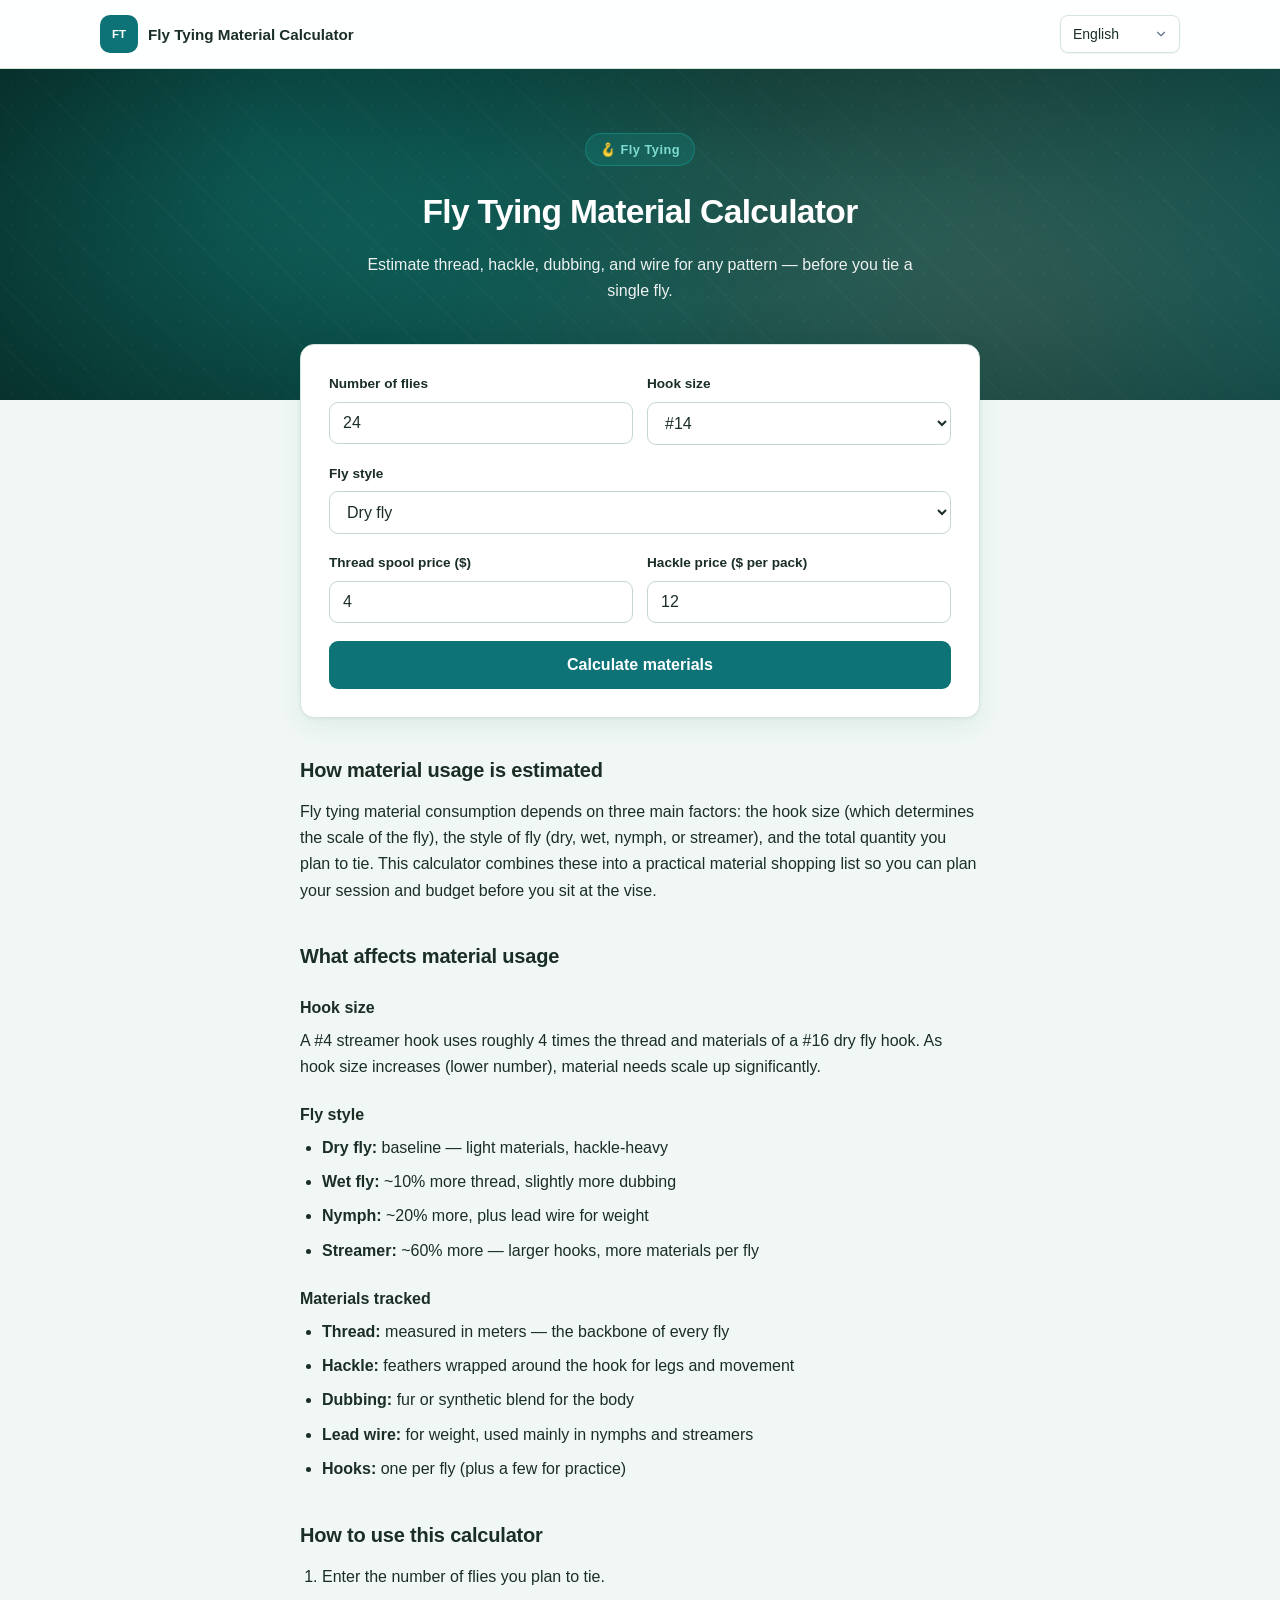
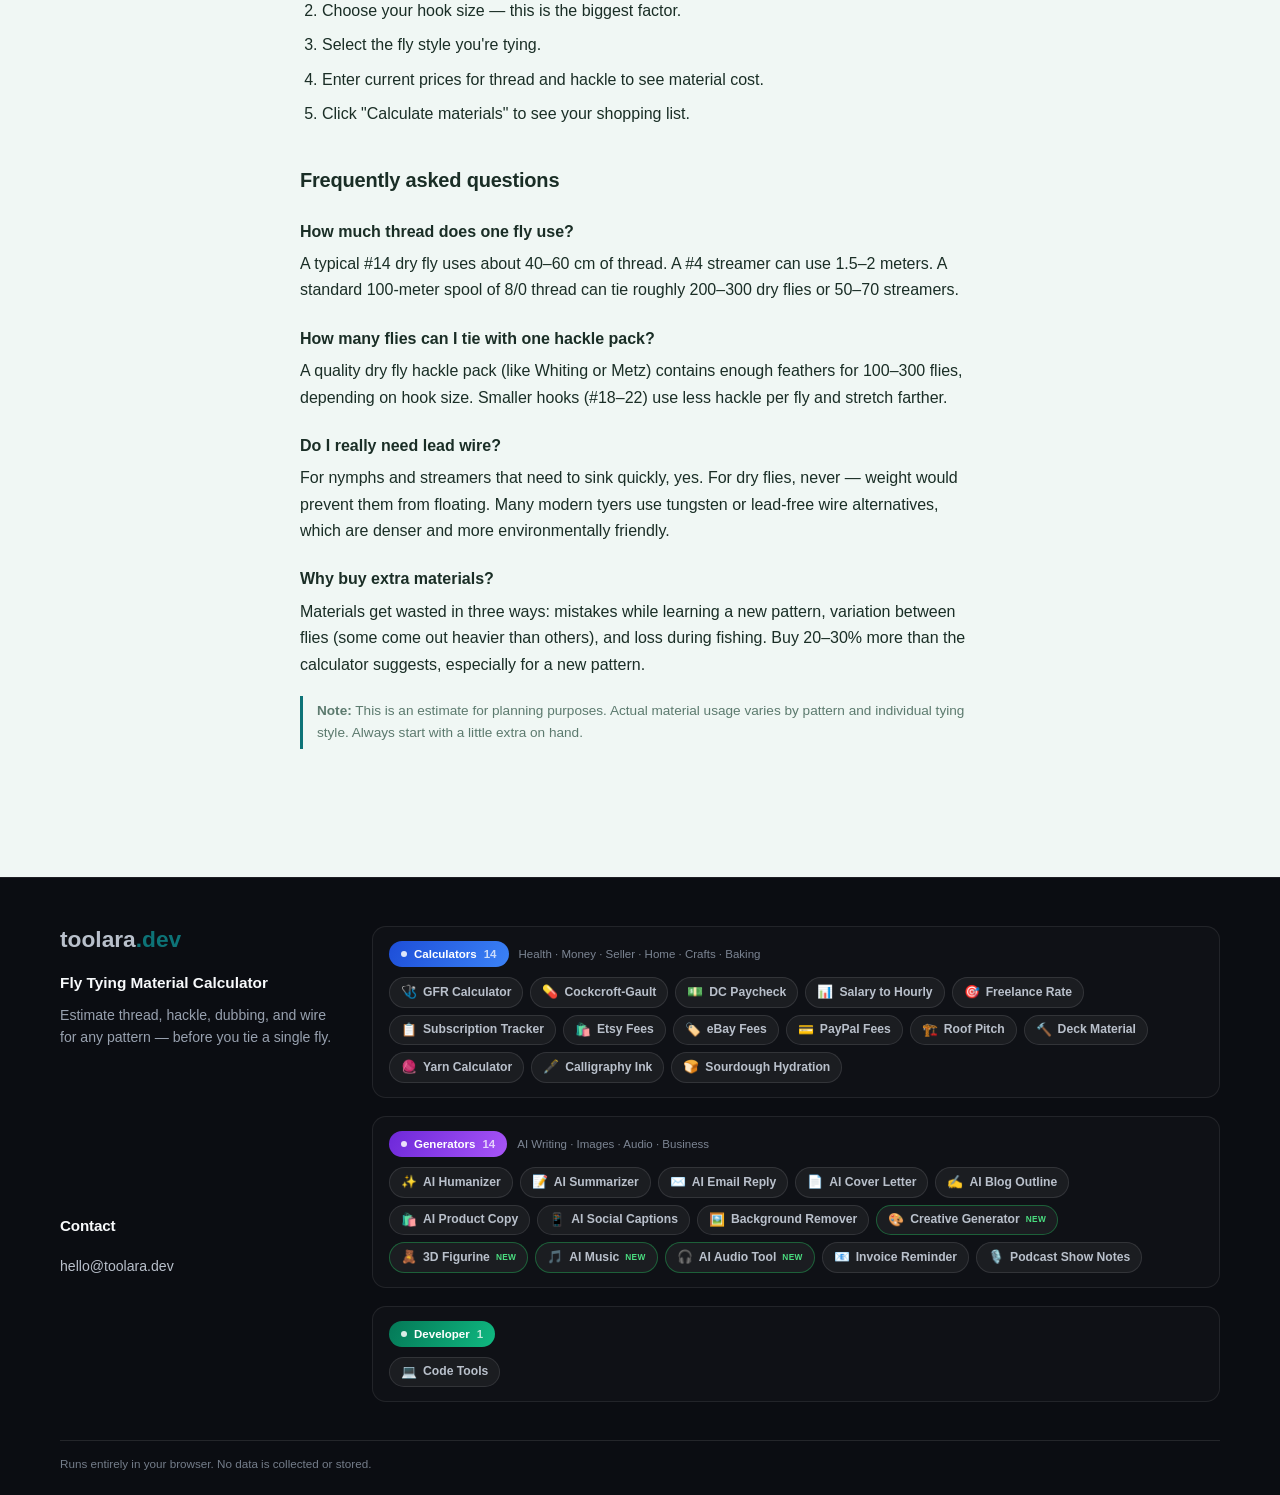
==== commit 633288b9: "Update footer tool links to pill cloud style" ====
--- a/index.html
+++ b/index.html
@@ -57,7 +57,25 @@
 .site-footer-column:nth-child(2){grid-row:auto!important}.site-footer-column:nth-child(3){grid-column:auto!important;grid-row:auto!important}
 .site-footer-explore{grid-template-columns:repeat(2,minmax(0,1fr))}}
 </style>
-</head>
+<style id="fc-cloud-css">
+.fc-clouds{display:grid;gap:18px}
+.fc-cat{border:1px solid rgba(255,255,255,0.08);border-radius:14px;padding:14px 16px;background:rgba(255,255,255,0.02)}
+.fc-head{display:flex;align-items:center;gap:10px;margin-bottom:10px;flex-wrap:wrap}
+.fc-chip{display:inline-flex;align-items:center;gap:7px;font-size:0.72rem;font-weight:700;color:#fff;padding:4px 12px;border-radius:999px}
+.fc-chip::before{content:"";width:6px;height:6px;border-radius:50%;background:rgba(255,255,255,0.85)}
+.fc-chip.calc{background:linear-gradient(120deg,#1d4ed8,#3b82f6)}
+.fc-chip.gen{background:linear-gradient(120deg,#6d28d9,#a855f7)}
+.fc-chip.dev{background:linear-gradient(120deg,#047857,#10b981)}
+.fc-chip .n{opacity:0.75;font-weight:600}
+.fc-desc{font-size:0.72rem;color:#7c8593}
+.fc-cloud{display:flex;flex-wrap:wrap;gap:7px}
+.fc-cloud a{display:inline-flex;align-items:center;gap:6px;font-size:0.76rem;font-weight:600;color:#c3cad4;background:rgba(255,255,255,0.05);border:1px solid rgba(255,255,255,0.1);border-radius:999px;padding:4px 11px;transition:all 0.15s}
+.fc-cloud a:hover{color:#fff;background:rgba(59,130,246,0.18);border-color:rgba(59,130,246,0.45);text-decoration:none}
+.fc-cloud a .em{font-size:0.8rem}
+.fc-cloud a.fc-new{border-color:rgba(34,197,94,0.4)}
+.fc-cloud a.fc-new::after{content:"NEW";font-size:0.52rem;font-weight:800;letter-spacing:0.04em;color:#4ade80}
+@media(max-width:760px){.fc-cat{padding:12px 12px}}
+</style></head>
 <body>
 <header class="site-header"><div class="site-header-inner"><a class="site-brand" href="/" aria-label="fly-tying-calculator"><span class="site-brand-mark" aria-hidden="true">FT</span><span class="site-brand-name" data-i18n="title"></span></a><nav class="site-nav" aria-label="Site navigation"><select id="langSelect" onchange="setLang(this.value)" aria-label="Language">
       <option value="en">English</option>
@@ -210,7 +228,7 @@
 <p class="site-footer-site-name" data-i18n="title">Fly Tying Material Calculator</p>
 <p class="site-footer-description" data-i18n="subtitle">Estimate thread, hackle, dubbing, and wire for any pattern — before you tie a single fly.</p>
 </section>
-<section class="site-footer-column"><div class="site-footer-explore"><div class="site-footer-group"><h2 class="site-footer-group-title">AI writing</h2><nav class="site-footer-links" aria-label="AI writing sites"><a href="https://humanize.toolara.dev/">AI Humanizer</a><a href="https://summarize.toolara.dev/">AI Summarizer</a><a href="https://emailreply.toolara.dev/">AI Email Reply</a><a href="https://coverletter.toolara.dev/">AI Cover Letter</a><a href="https://blogoutline.toolara.dev/">AI Blog Outline</a><a href="https://productcopy.toolara.dev/">AI Product Copy</a><a href="https://captions.toolara.dev/">AI Social Captions</a></nav></div><div class="site-footer-group"><h2 class="site-footer-group-title">Money &amp; sellers</h2><nav class="site-footer-links" aria-label="Money &amp; sellers sites"><a href="https://dc-pay.toolara.dev/">DC Paycheck</a><a href="https://salary.toolara.dev/">Salary to Hourly</a><a href="https://freelance.toolara.dev/">Freelance Rate</a><a href="https://subscriptions.toolara.dev/">Subscription Tracker</a><a href="https://etsy.toolara.dev/">Etsy Fees</a><a href="https://ebay.toolara.dev/">eBay Fees</a><a href="https://paypal.toolara.dev/">PayPal Fees</a><a href="https://invoices.toolara.dev/">Invoice Reminder</a></nav></div><div class="site-footer-group"><h2 class="site-footer-group-title">Home, health &amp; craft</h2><nav class="site-footer-links" aria-label="Home, health &amp; craft sites"><a href="https://gfr.toolara.dev/">GFR Calculator</a><a href="https://crcl.toolara.dev/">Creatinine Clearance</a><a href="https://roof.toolara.dev/">Roof Pitch</a><a href="https://deck.toolara.dev/">Deck Material</a><a href="https://yarn.toolara.dev/">Yarn Calculator</a><a href="https://calligraphy.toolara.dev/">Calligraphy Ink</a><a href="https://sourdough.toolara.dev/">Sourdough Hydration</a><a href="https://devtools.toolara.dev/">Code Tools</a></nav></div><div class="site-footer-group"><h2 class="site-footer-group-title">Images &amp; creative</h2><nav class="site-footer-links" aria-label="Images &amp; creative sites"><a href="https://background.toolara.dev/">Background Remover</a><a href="https://creative.toolara.dev/">Creative Generator</a><a href="https://figurine.toolara.dev/">3D Figurine</a></nav></div><div class="site-footer-group"><h2 class="site-footer-group-title">Music &amp; audio</h2><nav class="site-footer-links" aria-label="Music &amp; audio sites"><a href="https://music.toolara.dev/">Toolara Music</a><a href="https://audio.toolara.dev/">AI Audio Tool</a><a href="https://podcast.toolara.dev/">Podcast Show Notes</a></nav></div></div></section>
+<section class="site-footer-column"><div class="fc-clouds"><div class="fc-cat"><div class="fc-head"><span class="fc-chip calc">Calculators <span class="n">14</span></span><span class="fc-desc">Health · Money · Seller · Home · Crafts · Baking</span></div><div class="fc-cloud"><a href="https://gfr.toolara.dev/"><span class="em">🩺</span>GFR Calculator</a><a href="https://crcl.toolara.dev/"><span class="em">💊</span>Cockcroft-Gault</a><a href="https://dc-pay.toolara.dev/"><span class="em">💵</span>DC Paycheck</a><a href="https://salary.toolara.dev/"><span class="em">📊</span>Salary to Hourly</a><a href="https://freelance.toolara.dev/"><span class="em">🎯</span>Freelance Rate</a><a href="https://subscriptions.toolara.dev/"><span class="em">📋</span>Subscription Tracker</a><a href="https://etsy.toolara.dev/"><span class="em">🛍️</span>Etsy Fees</a><a href="https://ebay.toolara.dev/"><span class="em">🏷️</span>eBay Fees</a><a href="https://paypal.toolara.dev/"><span class="em">💳</span>PayPal Fees</a><a href="https://roof.toolara.dev/"><span class="em">🏗️</span>Roof Pitch</a><a href="https://deck.toolara.dev/"><span class="em">🔨</span>Deck Material</a><a href="https://yarn.toolara.dev/"><span class="em">🧶</span>Yarn Calculator</a><a href="https://calligraphy.toolara.dev/"><span class="em">🖋️</span>Calligraphy Ink</a><a href="https://sourdough.toolara.dev/"><span class="em">🍞</span>Sourdough Hydration</a></div></div><div class="fc-cat"><div class="fc-head"><span class="fc-chip gen">Generators <span class="n">14</span></span><span class="fc-desc">AI Writing · Images · Audio · Business</span></div><div class="fc-cloud"><a href="https://humanize.toolara.dev/"><span class="em">✨</span>AI Humanizer</a><a href="https://summarize.toolara.dev/"><span class="em">📝</span>AI Summarizer</a><a href="https://emailreply.toolara.dev/"><span class="em">✉️</span>AI Email Reply</a><a href="https://coverletter.toolara.dev/"><span class="em">📄</span>AI Cover Letter</a><a href="https://blogoutline.toolara.dev/"><span class="em">✍️</span>AI Blog Outline</a><a href="https://productcopy.toolara.dev/"><span class="em">🛍️</span>AI Product Copy</a><a href="https://captions.toolara.dev/"><span class="em">📱</span>AI Social Captions</a><a href="https://background.toolara.dev/"><span class="em">🖼️</span>Background Remover</a><a href="https://creative.toolara.dev/" class="fc-new"><span class="em">🎨</span>Creative Generator</a><a href="https://figurine.toolara.dev/" class="fc-new"><span class="em">🧸</span>3D Figurine</a><a href="https://music.toolara.dev/" class="fc-new"><span class="em">🎵</span>AI Music</a><a href="https://audio.toolara.dev/" class="fc-new"><span class="em">🎧</span>AI Audio Tool</a><a href="https://invoices.toolara.dev/"><span class="em">📧</span>Invoice Reminder</a><a href="https://podcast.toolara.dev/"><span class="em">🎙️</span>Podcast Show Notes</a></div></div><div class="fc-cat"><div class="fc-head"><span class="fc-chip dev">Developer <span class="n">1</span></span></div><div class="fc-cloud"><a href="https://devtools.toolara.dev/"><span class="em">💻</span>Code Tools</a></div></div></div></section>
 <section class="site-footer-column"><h2 class="site-footer-heading">Contact</h2><p class="site-footer-contact"><a href="mailto:hello@toolara.dev">hello@toolara.dev</a></p></section>
 </div>
 <div class="site-footer-bottom"><p class="site-footer-privacy" data-i18n="footer">Runs entirely in your browser. No data is collected or stored.</p></div>
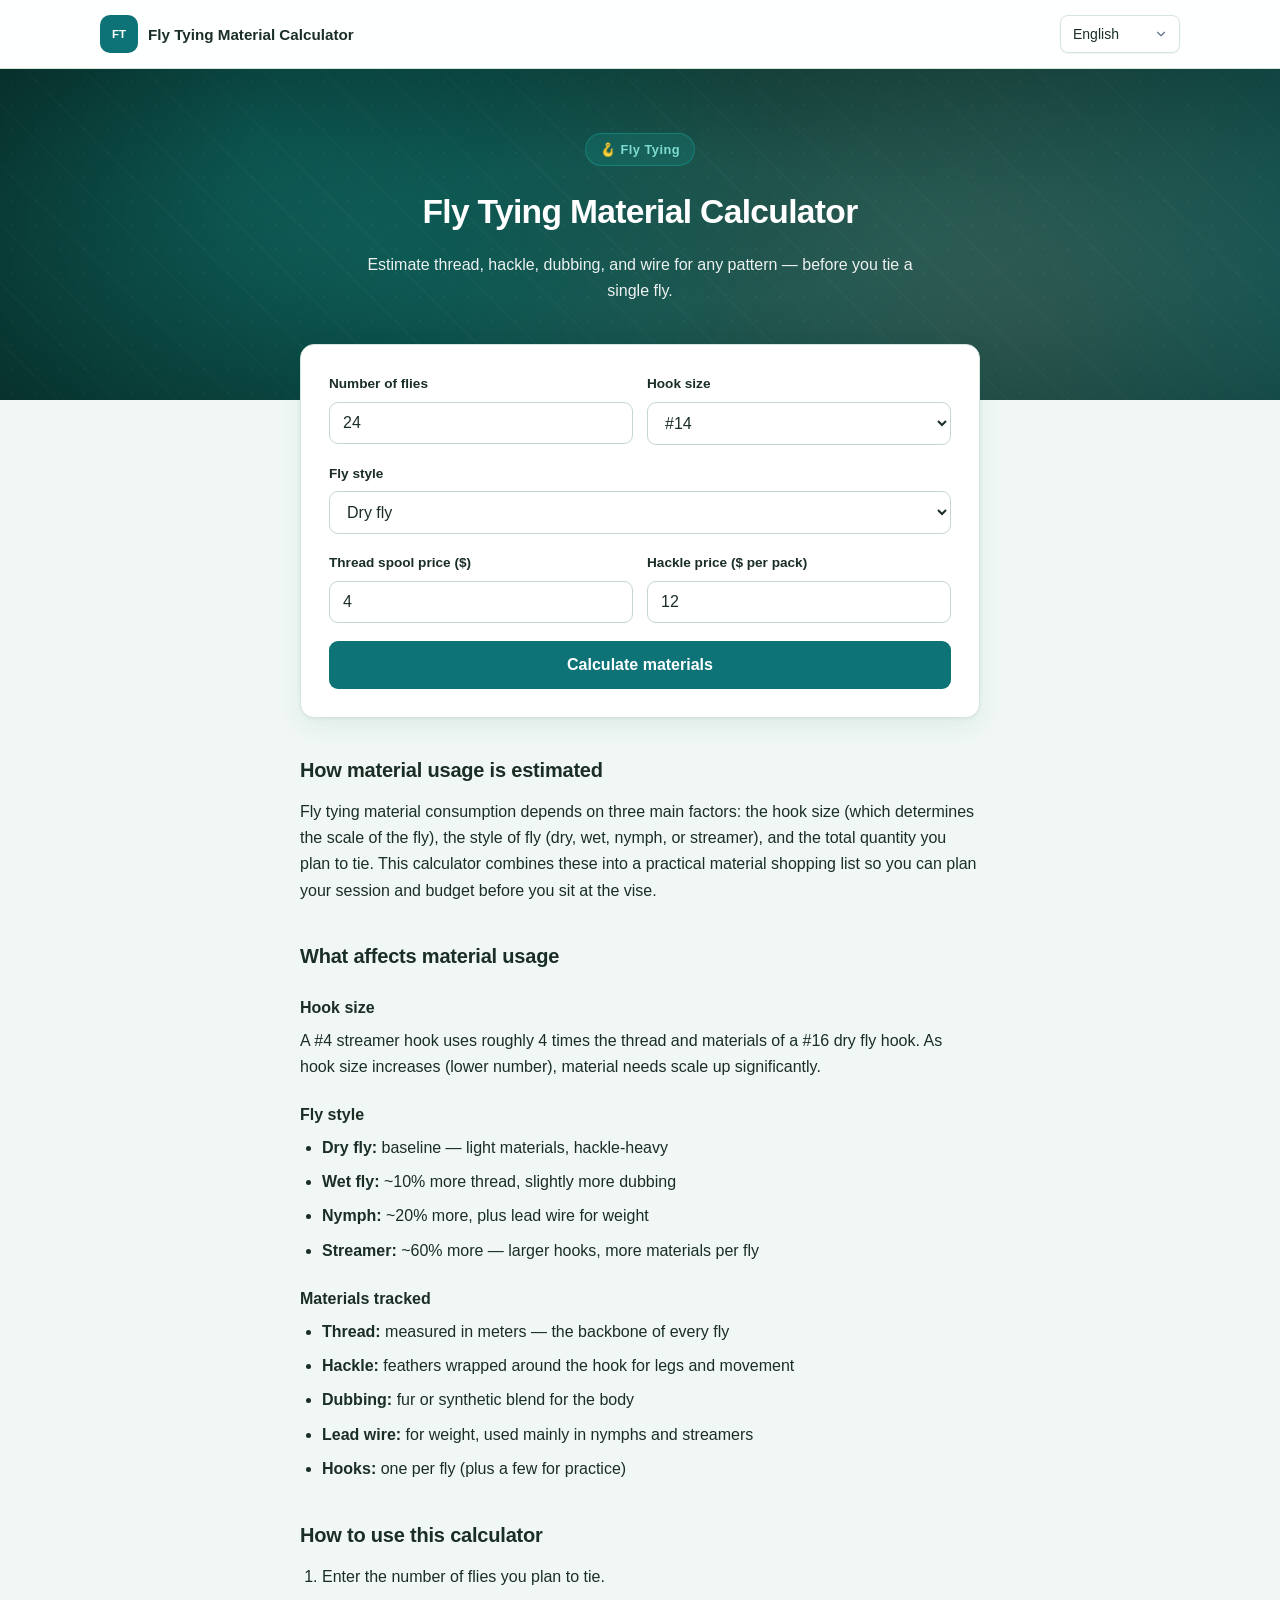
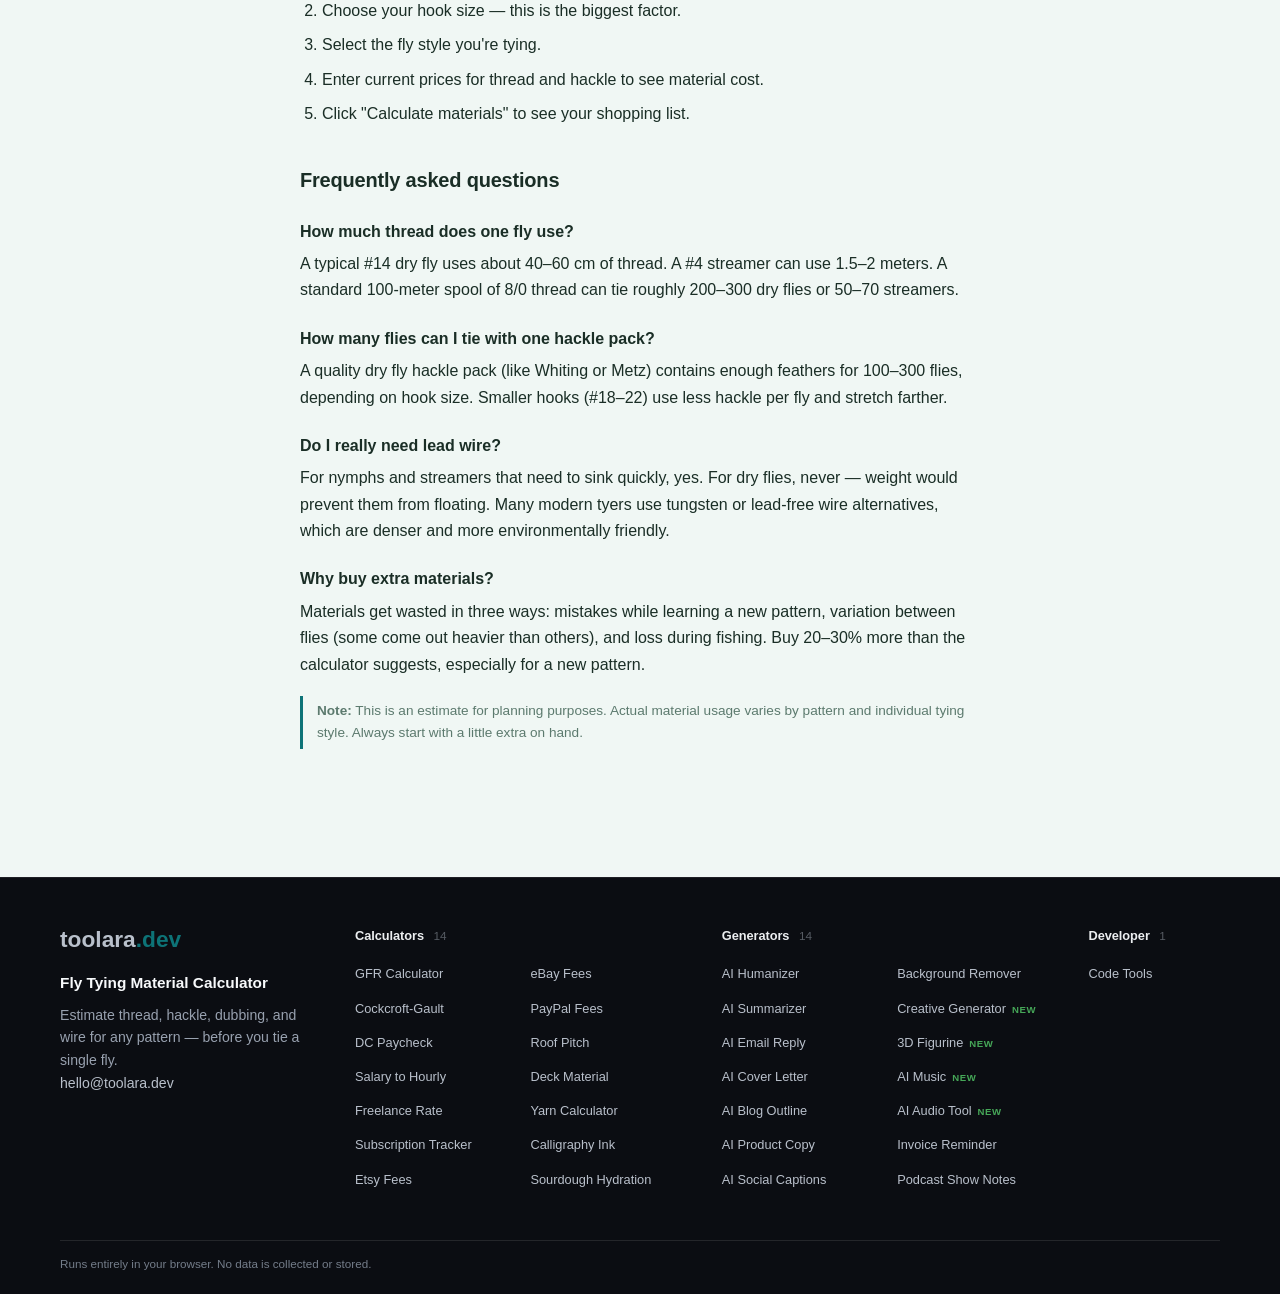
==== commit bfb93d4c: "Restyle footer tool links as plain text columns" ====
--- a/index.html
+++ b/index.html
@@ -58,23 +58,21 @@
 .site-footer-explore{grid-template-columns:repeat(2,minmax(0,1fr))}}
 </style>
 <style id="fc-cloud-css">
-.fc-clouds{display:grid;gap:18px}
-.fc-cat{border:1px solid rgba(255,255,255,0.08);border-radius:14px;padding:14px 16px;background:rgba(255,255,255,0.02)}
-.fc-head{display:flex;align-items:center;gap:10px;margin-bottom:10px;flex-wrap:wrap}
-.fc-chip{display:inline-flex;align-items:center;gap:7px;font-size:0.72rem;font-weight:700;color:#fff;padding:4px 12px;border-radius:999px}
-.fc-chip::before{content:"";width:6px;height:6px;border-radius:50%;background:rgba(255,255,255,0.85)}
-.fc-chip.calc{background:linear-gradient(120deg,#1d4ed8,#3b82f6)}
-.fc-chip.gen{background:linear-gradient(120deg,#6d28d9,#a855f7)}
-.fc-chip.dev{background:linear-gradient(120deg,#047857,#10b981)}
-.fc-chip .n{opacity:0.75;font-weight:600}
-.fc-desc{font-size:0.72rem;color:#7c8593}
-.fc-cloud{display:flex;flex-wrap:wrap;gap:7px}
-.fc-cloud a{display:inline-flex;align-items:center;gap:6px;font-size:0.76rem;font-weight:600;color:#c3cad4;background:rgba(255,255,255,0.05);border:1px solid rgba(255,255,255,0.1);border-radius:999px;padding:4px 11px;transition:all 0.15s}
-.fc-cloud a:hover{color:#fff;background:rgba(59,130,246,0.18);border-color:rgba(59,130,246,0.45);text-decoration:none}
-.fc-cloud a .em{font-size:0.8rem}
-.fc-cloud a.fc-new{border-color:rgba(34,197,94,0.4)}
-.fc-cloud a.fc-new::after{content:"NEW";font-size:0.52rem;font-weight:800;letter-spacing:0.04em;color:#4ade80}
-@media(max-width:760px){.fc-cat{padding:12px 12px}}
+/* Footer tool columns - Linear style (design v3-A) */
+.site-footer-grid{grid-template-columns:1.05fr 1.35fr 1.35fr 0.55fr !important;gap:44px !important}
+/* 覆盖子站旧版 nth-child 网格定位残留 */
+.site-footer .site-footer-column:nth-child(2),.site-footer .site-footer-column:nth-child(3),.site-footer .site-footer-column:nth-child(4){grid-row:auto !important;grid-column:auto !important;display:block !important}
+.site-footer .fa-h4{font-size:0.8rem;font-weight:600;color:#eceef0;margin:0 0 16px;letter-spacing:-0.005em}
+.site-footer .fa-h4 .n{color:#565b63;font-weight:500;margin-left:6px;font-size:0.74rem}
+.site-footer ul.fa-list{list-style:none;margin:0;padding:0;columns:2;column-gap:28px}
+.site-footer ul.fa-list.single{columns:1}
+.site-footer ul.fa-list li{margin-bottom:11px;break-inside:avoid}
+.site-footer ul.fa-list a{font-size:0.8rem;color:#83898f;text-decoration:none;transition:color 0.12s;white-space:nowrap}
+.site-footer ul.fa-list a:hover{color:#f0f2f4}
+.site-footer ul.fa-list a .fa-new{color:#46a758;font-size:0.6rem;font-weight:700;letter-spacing:0.06em;margin-left:6px}
+.site-footer .fa-contact{margin-top:18px}
+@media(max-width:960px){.site-footer-grid{grid-template-columns:1fr 1fr !important;gap:32px !important}}
+@media(max-width:640px){.site-footer-grid{grid-template-columns:1fr !important;gap:26px !important}}
 </style></head>
 <body>
 <header class="site-header"><div class="site-header-inner"><a class="site-brand" href="/" aria-label="fly-tying-calculator"><span class="site-brand-mark" aria-hidden="true">FT</span><span class="site-brand-name" data-i18n="title"></span></a><nav class="site-nav" aria-label="Site navigation"><select id="langSelect" onchange="setLang(this.value)" aria-label="Language">
@@ -222,15 +220,11 @@
 
 <footer class="footer site-footer">
 <div class="site-footer-inner">
-<div class="site-footer-grid">
-<section class="site-footer-column">
+<div class="site-footer-grid"><section class="site-footer-column">
 <a class="site-footer-wordmark" href="https://toolara.dev/" aria-label="toolara.dev">toolara<span class="tld">.dev</span></a>
 <p class="site-footer-site-name" data-i18n="title">Fly Tying Material Calculator</p>
 <p class="site-footer-description" data-i18n="subtitle">Estimate thread, hackle, dubbing, and wire for any pattern — before you tie a single fly.</p>
-</section>
-<section class="site-footer-column"><div class="fc-clouds"><div class="fc-cat"><div class="fc-head"><span class="fc-chip calc">Calculators <span class="n">14</span></span><span class="fc-desc">Health · Money · Seller · Home · Crafts · Baking</span></div><div class="fc-cloud"><a href="https://gfr.toolara.dev/"><span class="em">🩺</span>GFR Calculator</a><a href="https://crcl.toolara.dev/"><span class="em">💊</span>Cockcroft-Gault</a><a href="https://dc-pay.toolara.dev/"><span class="em">💵</span>DC Paycheck</a><a href="https://salary.toolara.dev/"><span class="em">📊</span>Salary to Hourly</a><a href="https://freelance.toolara.dev/"><span class="em">🎯</span>Freelance Rate</a><a href="https://subscriptions.toolara.dev/"><span class="em">📋</span>Subscription Tracker</a><a href="https://etsy.toolara.dev/"><span class="em">🛍️</span>Etsy Fees</a><a href="https://ebay.toolara.dev/"><span class="em">🏷️</span>eBay Fees</a><a href="https://paypal.toolara.dev/"><span class="em">💳</span>PayPal Fees</a><a href="https://roof.toolara.dev/"><span class="em">🏗️</span>Roof Pitch</a><a href="https://deck.toolara.dev/"><span class="em">🔨</span>Deck Material</a><a href="https://yarn.toolara.dev/"><span class="em">🧶</span>Yarn Calculator</a><a href="https://calligraphy.toolara.dev/"><span class="em">🖋️</span>Calligraphy Ink</a><a href="https://sourdough.toolara.dev/"><span class="em">🍞</span>Sourdough Hydration</a></div></div><div class="fc-cat"><div class="fc-head"><span class="fc-chip gen">Generators <span class="n">14</span></span><span class="fc-desc">AI Writing · Images · Audio · Business</span></div><div class="fc-cloud"><a href="https://humanize.toolara.dev/"><span class="em">✨</span>AI Humanizer</a><a href="https://summarize.toolara.dev/"><span class="em">📝</span>AI Summarizer</a><a href="https://emailreply.toolara.dev/"><span class="em">✉️</span>AI Email Reply</a><a href="https://coverletter.toolara.dev/"><span class="em">📄</span>AI Cover Letter</a><a href="https://blogoutline.toolara.dev/"><span class="em">✍️</span>AI Blog Outline</a><a href="https://productcopy.toolara.dev/"><span class="em">🛍️</span>AI Product Copy</a><a href="https://captions.toolara.dev/"><span class="em">📱</span>AI Social Captions</a><a href="https://background.toolara.dev/"><span class="em">🖼️</span>Background Remover</a><a href="https://creative.toolara.dev/" class="fc-new"><span class="em">🎨</span>Creative Generator</a><a href="https://figurine.toolara.dev/" class="fc-new"><span class="em">🧸</span>3D Figurine</a><a href="https://music.toolara.dev/" class="fc-new"><span class="em">🎵</span>AI Music</a><a href="https://audio.toolara.dev/" class="fc-new"><span class="em">🎧</span>AI Audio Tool</a><a href="https://invoices.toolara.dev/"><span class="em">📧</span>Invoice Reminder</a><a href="https://podcast.toolara.dev/"><span class="em">🎙️</span>Podcast Show Notes</a></div></div><div class="fc-cat"><div class="fc-head"><span class="fc-chip dev">Developer <span class="n">1</span></span></div><div class="fc-cloud"><a href="https://devtools.toolara.dev/"><span class="em">💻</span>Code Tools</a></div></div></div></section>
-<section class="site-footer-column"><h2 class="site-footer-heading">Contact</h2><p class="site-footer-contact"><a href="mailto:hello@toolara.dev">hello@toolara.dev</a></p></section>
-</div>
+<p class="site-footer-contact fa-contact"><a href="mailto:hello@toolara.dev">hello@toolara.dev</a></p></section><section class="site-footer-column"><h4 class="fa-h4">Calculators <span class="n">14</span></h4><ul class="fa-list"><li><a href="https://gfr.toolara.dev/">GFR Calculator</a></li><li><a href="https://crcl.toolara.dev/">Cockcroft-Gault</a></li><li><a href="https://dc-pay.toolara.dev/">DC Paycheck</a></li><li><a href="https://salary.toolara.dev/">Salary to Hourly</a></li><li><a href="https://freelance.toolara.dev/">Freelance Rate</a></li><li><a href="https://subscriptions.toolara.dev/">Subscription Tracker</a></li><li><a href="https://etsy.toolara.dev/">Etsy Fees</a></li><li><a href="https://ebay.toolara.dev/">eBay Fees</a></li><li><a href="https://paypal.toolara.dev/">PayPal Fees</a></li><li><a href="https://roof.toolara.dev/">Roof Pitch</a></li><li><a href="https://deck.toolara.dev/">Deck Material</a></li><li><a href="https://yarn.toolara.dev/">Yarn Calculator</a></li><li><a href="https://calligraphy.toolara.dev/">Calligraphy Ink</a></li><li><a href="https://sourdough.toolara.dev/">Sourdough Hydration</a></li></ul></section><section class="site-footer-column"><h4 class="fa-h4">Generators <span class="n">14</span></h4><ul class="fa-list"><li><a href="https://humanize.toolara.dev/">AI Humanizer</a></li><li><a href="https://summarize.toolara.dev/">AI Summarizer</a></li><li><a href="https://emailreply.toolara.dev/">AI Email Reply</a></li><li><a href="https://coverletter.toolara.dev/">AI Cover Letter</a></li><li><a href="https://blogoutline.toolara.dev/">AI Blog Outline</a></li><li><a href="https://productcopy.toolara.dev/">AI Product Copy</a></li><li><a href="https://captions.toolara.dev/">AI Social Captions</a></li><li><a href="https://background.toolara.dev/">Background Remover</a></li><li><a href="https://creative.toolara.dev/">Creative Generator<span class="fa-new">NEW</span></a></li><li><a href="https://figurine.toolara.dev/">3D Figurine<span class="fa-new">NEW</span></a></li><li><a href="https://music.toolara.dev/">AI Music<span class="fa-new">NEW</span></a></li><li><a href="https://audio.toolara.dev/">AI Audio Tool<span class="fa-new">NEW</span></a></li><li><a href="https://invoices.toolara.dev/">Invoice Reminder</a></li><li><a href="https://podcast.toolara.dev/">Podcast Show Notes</a></li></ul></section><section class="site-footer-column"><h4 class="fa-h4">Developer <span class="n">1</span></h4><ul class="fa-list single"><li><a href="https://devtools.toolara.dev/">Code Tools</a></li></ul></section></div>
 <div class="site-footer-bottom"><p class="site-footer-privacy" data-i18n="footer">Runs entirely in your browser. No data is collected or stored.</p></div>
 </div>
 </footer>
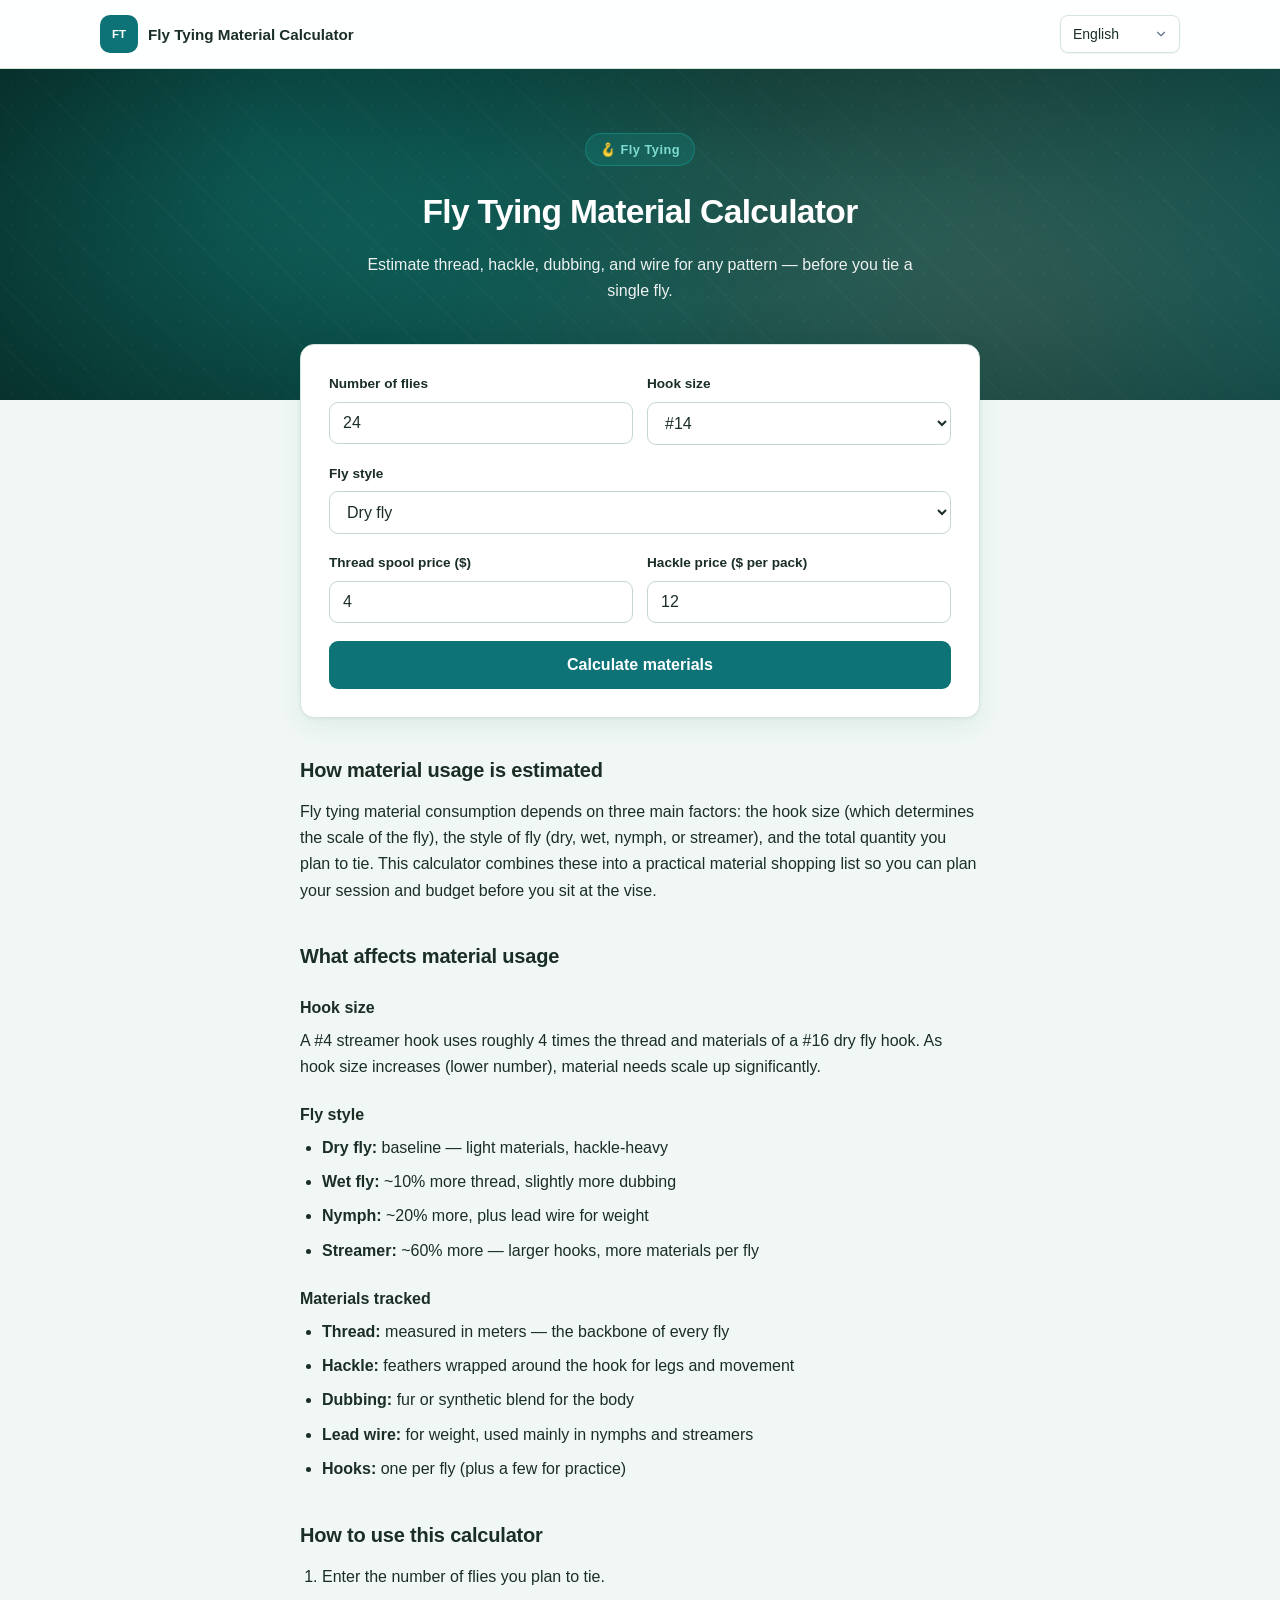
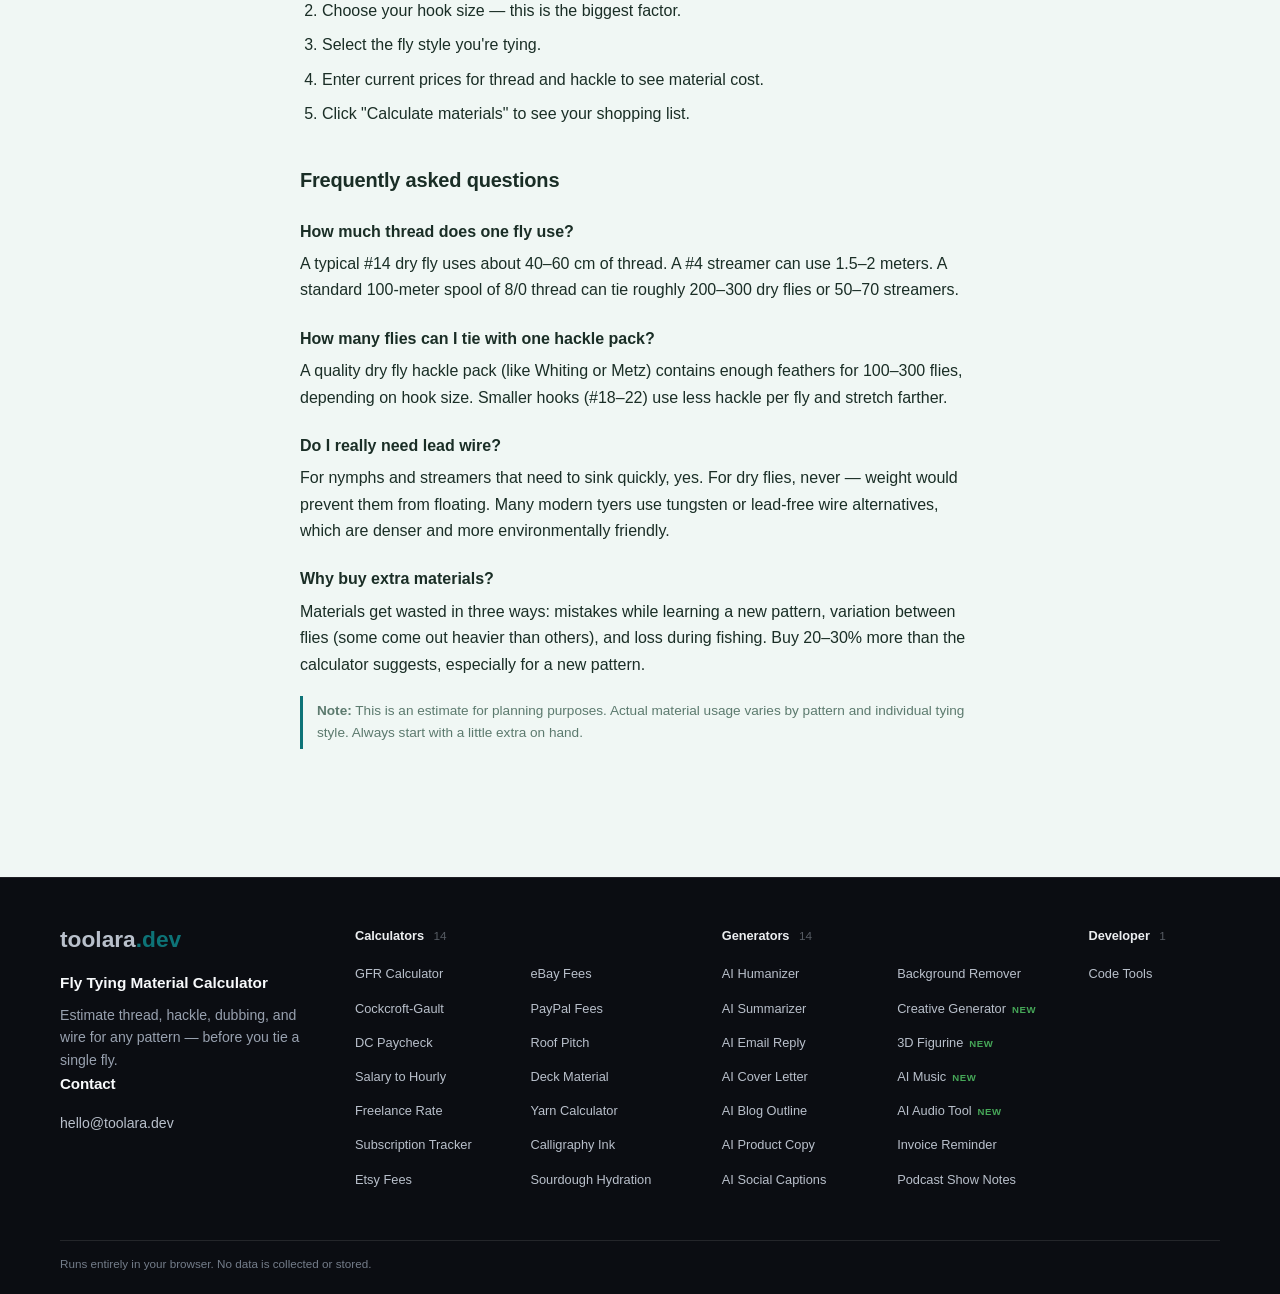
==== commit e28f4cdb: "Add Contact heading to footer brand column" ====
--- a/index.html
+++ b/index.html
@@ -224,7 +224,7 @@
 <a class="site-footer-wordmark" href="https://toolara.dev/" aria-label="toolara.dev">toolara<span class="tld">.dev</span></a>
 <p class="site-footer-site-name" data-i18n="title">Fly Tying Material Calculator</p>
 <p class="site-footer-description" data-i18n="subtitle">Estimate thread, hackle, dubbing, and wire for any pattern — before you tie a single fly.</p>
-<p class="site-footer-contact fa-contact"><a href="mailto:hello@toolara.dev">hello@toolara.dev</a></p></section><section class="site-footer-column"><h4 class="fa-h4">Calculators <span class="n">14</span></h4><ul class="fa-list"><li><a href="https://gfr.toolara.dev/">GFR Calculator</a></li><li><a href="https://crcl.toolara.dev/">Cockcroft-Gault</a></li><li><a href="https://dc-pay.toolara.dev/">DC Paycheck</a></li><li><a href="https://salary.toolara.dev/">Salary to Hourly</a></li><li><a href="https://freelance.toolara.dev/">Freelance Rate</a></li><li><a href="https://subscriptions.toolara.dev/">Subscription Tracker</a></li><li><a href="https://etsy.toolara.dev/">Etsy Fees</a></li><li><a href="https://ebay.toolara.dev/">eBay Fees</a></li><li><a href="https://paypal.toolara.dev/">PayPal Fees</a></li><li><a href="https://roof.toolara.dev/">Roof Pitch</a></li><li><a href="https://deck.toolara.dev/">Deck Material</a></li><li><a href="https://yarn.toolara.dev/">Yarn Calculator</a></li><li><a href="https://calligraphy.toolara.dev/">Calligraphy Ink</a></li><li><a href="https://sourdough.toolara.dev/">Sourdough Hydration</a></li></ul></section><section class="site-footer-column"><h4 class="fa-h4">Generators <span class="n">14</span></h4><ul class="fa-list"><li><a href="https://humanize.toolara.dev/">AI Humanizer</a></li><li><a href="https://summarize.toolara.dev/">AI Summarizer</a></li><li><a href="https://emailreply.toolara.dev/">AI Email Reply</a></li><li><a href="https://coverletter.toolara.dev/">AI Cover Letter</a></li><li><a href="https://blogoutline.toolara.dev/">AI Blog Outline</a></li><li><a href="https://productcopy.toolara.dev/">AI Product Copy</a></li><li><a href="https://captions.toolara.dev/">AI Social Captions</a></li><li><a href="https://background.toolara.dev/">Background Remover</a></li><li><a href="https://creative.toolara.dev/">Creative Generator<span class="fa-new">NEW</span></a></li><li><a href="https://figurine.toolara.dev/">3D Figurine<span class="fa-new">NEW</span></a></li><li><a href="https://music.toolara.dev/">AI Music<span class="fa-new">NEW</span></a></li><li><a href="https://audio.toolara.dev/">AI Audio Tool<span class="fa-new">NEW</span></a></li><li><a href="https://invoices.toolara.dev/">Invoice Reminder</a></li><li><a href="https://podcast.toolara.dev/">Podcast Show Notes</a></li></ul></section><section class="site-footer-column"><h4 class="fa-h4">Developer <span class="n">1</span></h4><ul class="fa-list single"><li><a href="https://devtools.toolara.dev/">Code Tools</a></li></ul></section></div>
+<h2 class="site-footer-heading" style="margin-top:22px">Contact</h2><p class="site-footer-contact fa-contact"><a href="mailto:hello@toolara.dev">hello@toolara.dev</a></p></section><section class="site-footer-column"><h4 class="fa-h4">Calculators <span class="n">14</span></h4><ul class="fa-list"><li><a href="https://gfr.toolara.dev/">GFR Calculator</a></li><li><a href="https://crcl.toolara.dev/">Cockcroft-Gault</a></li><li><a href="https://dc-pay.toolara.dev/">DC Paycheck</a></li><li><a href="https://salary.toolara.dev/">Salary to Hourly</a></li><li><a href="https://freelance.toolara.dev/">Freelance Rate</a></li><li><a href="https://subscriptions.toolara.dev/">Subscription Tracker</a></li><li><a href="https://etsy.toolara.dev/">Etsy Fees</a></li><li><a href="https://ebay.toolara.dev/">eBay Fees</a></li><li><a href="https://paypal.toolara.dev/">PayPal Fees</a></li><li><a href="https://roof.toolara.dev/">Roof Pitch</a></li><li><a href="https://deck.toolara.dev/">Deck Material</a></li><li><a href="https://yarn.toolara.dev/">Yarn Calculator</a></li><li><a href="https://calligraphy.toolara.dev/">Calligraphy Ink</a></li><li><a href="https://sourdough.toolara.dev/">Sourdough Hydration</a></li></ul></section><section class="site-footer-column"><h4 class="fa-h4">Generators <span class="n">14</span></h4><ul class="fa-list"><li><a href="https://humanize.toolara.dev/">AI Humanizer</a></li><li><a href="https://summarize.toolara.dev/">AI Summarizer</a></li><li><a href="https://emailreply.toolara.dev/">AI Email Reply</a></li><li><a href="https://coverletter.toolara.dev/">AI Cover Letter</a></li><li><a href="https://blogoutline.toolara.dev/">AI Blog Outline</a></li><li><a href="https://productcopy.toolara.dev/">AI Product Copy</a></li><li><a href="https://captions.toolara.dev/">AI Social Captions</a></li><li><a href="https://background.toolara.dev/">Background Remover</a></li><li><a href="https://creative.toolara.dev/">Creative Generator<span class="fa-new">NEW</span></a></li><li><a href="https://figurine.toolara.dev/">3D Figurine<span class="fa-new">NEW</span></a></li><li><a href="https://music.toolara.dev/">AI Music<span class="fa-new">NEW</span></a></li><li><a href="https://audio.toolara.dev/">AI Audio Tool<span class="fa-new">NEW</span></a></li><li><a href="https://invoices.toolara.dev/">Invoice Reminder</a></li><li><a href="https://podcast.toolara.dev/">Podcast Show Notes</a></li></ul></section><section class="site-footer-column"><h4 class="fa-h4">Developer <span class="n">1</span></h4><ul class="fa-list single"><li><a href="https://devtools.toolara.dev/">Code Tools</a></li></ul></section></div>
 <div class="site-footer-bottom"><p class="site-footer-privacy" data-i18n="footer">Runs entirely in your browser. No data is collected or stored.</p></div>
 </div>
 </footer>
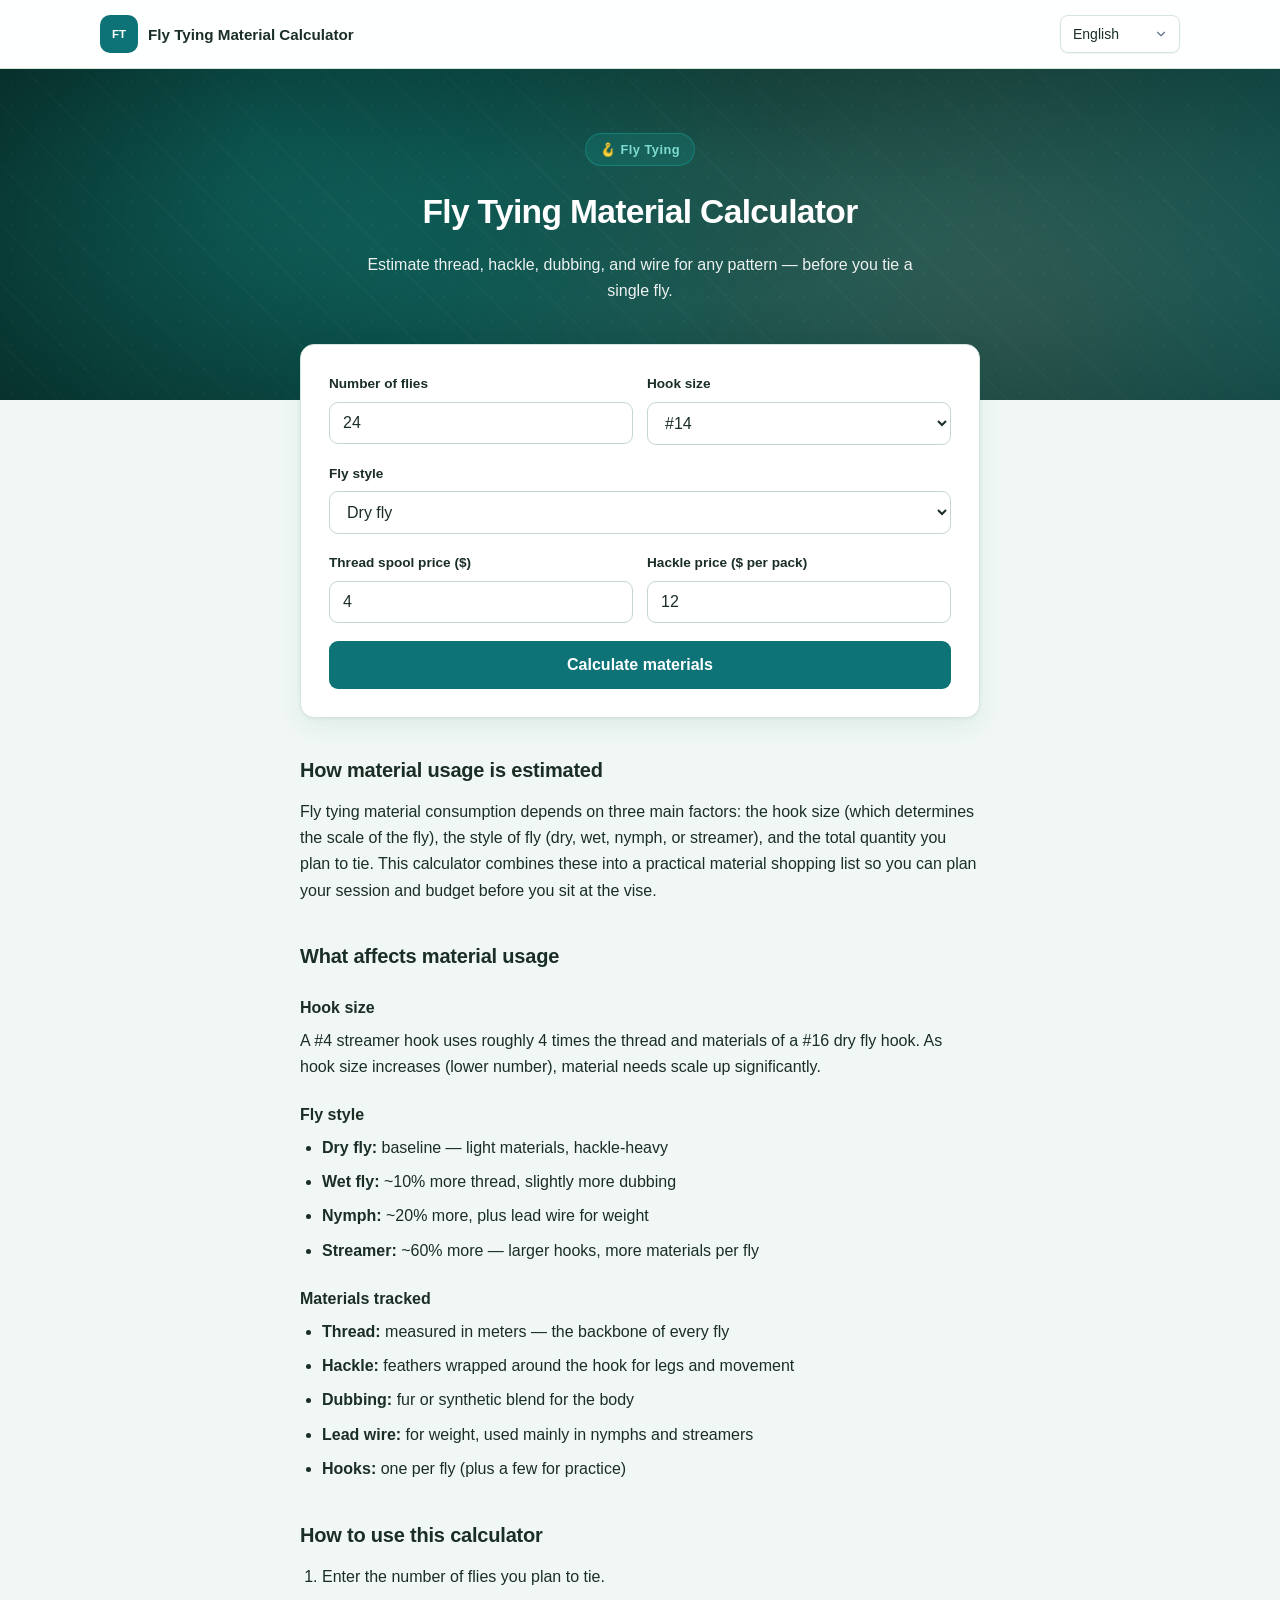
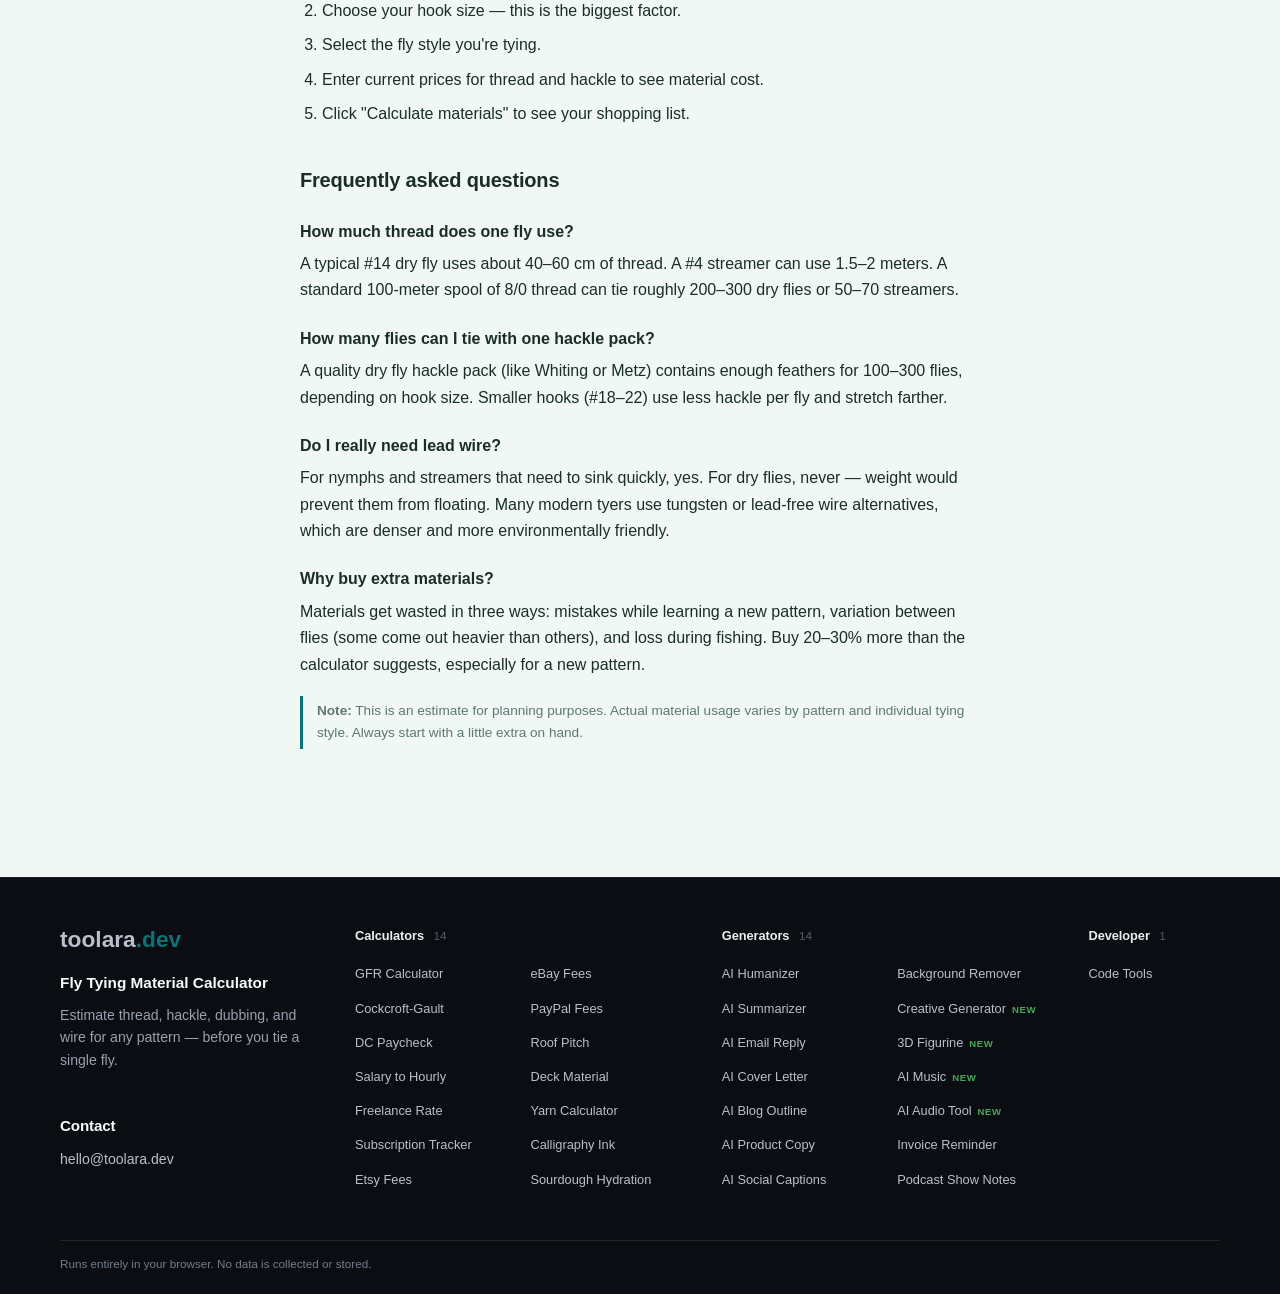
==== commit d16f0c13: "Increase gap above Contact heading in footer" ====
--- a/index.html
+++ b/index.html
@@ -70,7 +70,7 @@
 .site-footer ul.fa-list a{font-size:0.8rem;color:#83898f;text-decoration:none;transition:color 0.12s;white-space:nowrap}
 .site-footer ul.fa-list a:hover{color:#f0f2f4}
 .site-footer ul.fa-list a .fa-new{color:#46a758;font-size:0.6rem;font-weight:700;letter-spacing:0.06em;margin-left:6px}
-.site-footer .fa-contact{margin-top:18px}
+.site-footer .fa-contact{margin-top:18px}.site-footer .fa-contact-h{margin:42px 0 10px !important;color:#f8fafc;font-size:0.95rem;font-weight:650}
 @media(max-width:960px){.site-footer-grid{grid-template-columns:1fr 1fr !important;gap:32px !important}}
 @media(max-width:640px){.site-footer-grid{grid-template-columns:1fr !important;gap:26px !important}}
 </style></head>
@@ -224,7 +224,7 @@
 <a class="site-footer-wordmark" href="https://toolara.dev/" aria-label="toolara.dev">toolara<span class="tld">.dev</span></a>
 <p class="site-footer-site-name" data-i18n="title">Fly Tying Material Calculator</p>
 <p class="site-footer-description" data-i18n="subtitle">Estimate thread, hackle, dubbing, and wire for any pattern — before you tie a single fly.</p>
-<h2 class="site-footer-heading" style="margin-top:22px">Contact</h2><p class="site-footer-contact fa-contact"><a href="mailto:hello@toolara.dev">hello@toolara.dev</a></p></section><section class="site-footer-column"><h4 class="fa-h4">Calculators <span class="n">14</span></h4><ul class="fa-list"><li><a href="https://gfr.toolara.dev/">GFR Calculator</a></li><li><a href="https://crcl.toolara.dev/">Cockcroft-Gault</a></li><li><a href="https://dc-pay.toolara.dev/">DC Paycheck</a></li><li><a href="https://salary.toolara.dev/">Salary to Hourly</a></li><li><a href="https://freelance.toolara.dev/">Freelance Rate</a></li><li><a href="https://subscriptions.toolara.dev/">Subscription Tracker</a></li><li><a href="https://etsy.toolara.dev/">Etsy Fees</a></li><li><a href="https://ebay.toolara.dev/">eBay Fees</a></li><li><a href="https://paypal.toolara.dev/">PayPal Fees</a></li><li><a href="https://roof.toolara.dev/">Roof Pitch</a></li><li><a href="https://deck.toolara.dev/">Deck Material</a></li><li><a href="https://yarn.toolara.dev/">Yarn Calculator</a></li><li><a href="https://calligraphy.toolara.dev/">Calligraphy Ink</a></li><li><a href="https://sourdough.toolara.dev/">Sourdough Hydration</a></li></ul></section><section class="site-footer-column"><h4 class="fa-h4">Generators <span class="n">14</span></h4><ul class="fa-list"><li><a href="https://humanize.toolara.dev/">AI Humanizer</a></li><li><a href="https://summarize.toolara.dev/">AI Summarizer</a></li><li><a href="https://emailreply.toolara.dev/">AI Email Reply</a></li><li><a href="https://coverletter.toolara.dev/">AI Cover Letter</a></li><li><a href="https://blogoutline.toolara.dev/">AI Blog Outline</a></li><li><a href="https://productcopy.toolara.dev/">AI Product Copy</a></li><li><a href="https://captions.toolara.dev/">AI Social Captions</a></li><li><a href="https://background.toolara.dev/">Background Remover</a></li><li><a href="https://creative.toolara.dev/">Creative Generator<span class="fa-new">NEW</span></a></li><li><a href="https://figurine.toolara.dev/">3D Figurine<span class="fa-new">NEW</span></a></li><li><a href="https://music.toolara.dev/">AI Music<span class="fa-new">NEW</span></a></li><li><a href="https://audio.toolara.dev/">AI Audio Tool<span class="fa-new">NEW</span></a></li><li><a href="https://invoices.toolara.dev/">Invoice Reminder</a></li><li><a href="https://podcast.toolara.dev/">Podcast Show Notes</a></li></ul></section><section class="site-footer-column"><h4 class="fa-h4">Developer <span class="n">1</span></h4><ul class="fa-list single"><li><a href="https://devtools.toolara.dev/">Code Tools</a></li></ul></section></div>
+<h2 class="fa-contact-h">Contact</h2><p class="site-footer-contact fa-contact"><a href="mailto:hello@toolara.dev">hello@toolara.dev</a></p></section><section class="site-footer-column"><h4 class="fa-h4">Calculators <span class="n">14</span></h4><ul class="fa-list"><li><a href="https://gfr.toolara.dev/">GFR Calculator</a></li><li><a href="https://crcl.toolara.dev/">Cockcroft-Gault</a></li><li><a href="https://dc-pay.toolara.dev/">DC Paycheck</a></li><li><a href="https://salary.toolara.dev/">Salary to Hourly</a></li><li><a href="https://freelance.toolara.dev/">Freelance Rate</a></li><li><a href="https://subscriptions.toolara.dev/">Subscription Tracker</a></li><li><a href="https://etsy.toolara.dev/">Etsy Fees</a></li><li><a href="https://ebay.toolara.dev/">eBay Fees</a></li><li><a href="https://paypal.toolara.dev/">PayPal Fees</a></li><li><a href="https://roof.toolara.dev/">Roof Pitch</a></li><li><a href="https://deck.toolara.dev/">Deck Material</a></li><li><a href="https://yarn.toolara.dev/">Yarn Calculator</a></li><li><a href="https://calligraphy.toolara.dev/">Calligraphy Ink</a></li><li><a href="https://sourdough.toolara.dev/">Sourdough Hydration</a></li></ul></section><section class="site-footer-column"><h4 class="fa-h4">Generators <span class="n">14</span></h4><ul class="fa-list"><li><a href="https://humanize.toolara.dev/">AI Humanizer</a></li><li><a href="https://summarize.toolara.dev/">AI Summarizer</a></li><li><a href="https://emailreply.toolara.dev/">AI Email Reply</a></li><li><a href="https://coverletter.toolara.dev/">AI Cover Letter</a></li><li><a href="https://blogoutline.toolara.dev/">AI Blog Outline</a></li><li><a href="https://productcopy.toolara.dev/">AI Product Copy</a></li><li><a href="https://captions.toolara.dev/">AI Social Captions</a></li><li><a href="https://background.toolara.dev/">Background Remover</a></li><li><a href="https://creative.toolara.dev/">Creative Generator<span class="fa-new">NEW</span></a></li><li><a href="https://figurine.toolara.dev/">3D Figurine<span class="fa-new">NEW</span></a></li><li><a href="https://music.toolara.dev/">AI Music<span class="fa-new">NEW</span></a></li><li><a href="https://audio.toolara.dev/">AI Audio Tool<span class="fa-new">NEW</span></a></li><li><a href="https://invoices.toolara.dev/">Invoice Reminder</a></li><li><a href="https://podcast.toolara.dev/">Podcast Show Notes</a></li></ul></section><section class="site-footer-column"><h4 class="fa-h4">Developer <span class="n">1</span></h4><ul class="fa-list single"><li><a href="https://devtools.toolara.dev/">Code Tools</a></li></ul></section></div>
 <div class="site-footer-bottom"><p class="site-footer-privacy" data-i18n="footer">Runs entirely in your browser. No data is collected or stored.</p></div>
 </div>
 </footer>
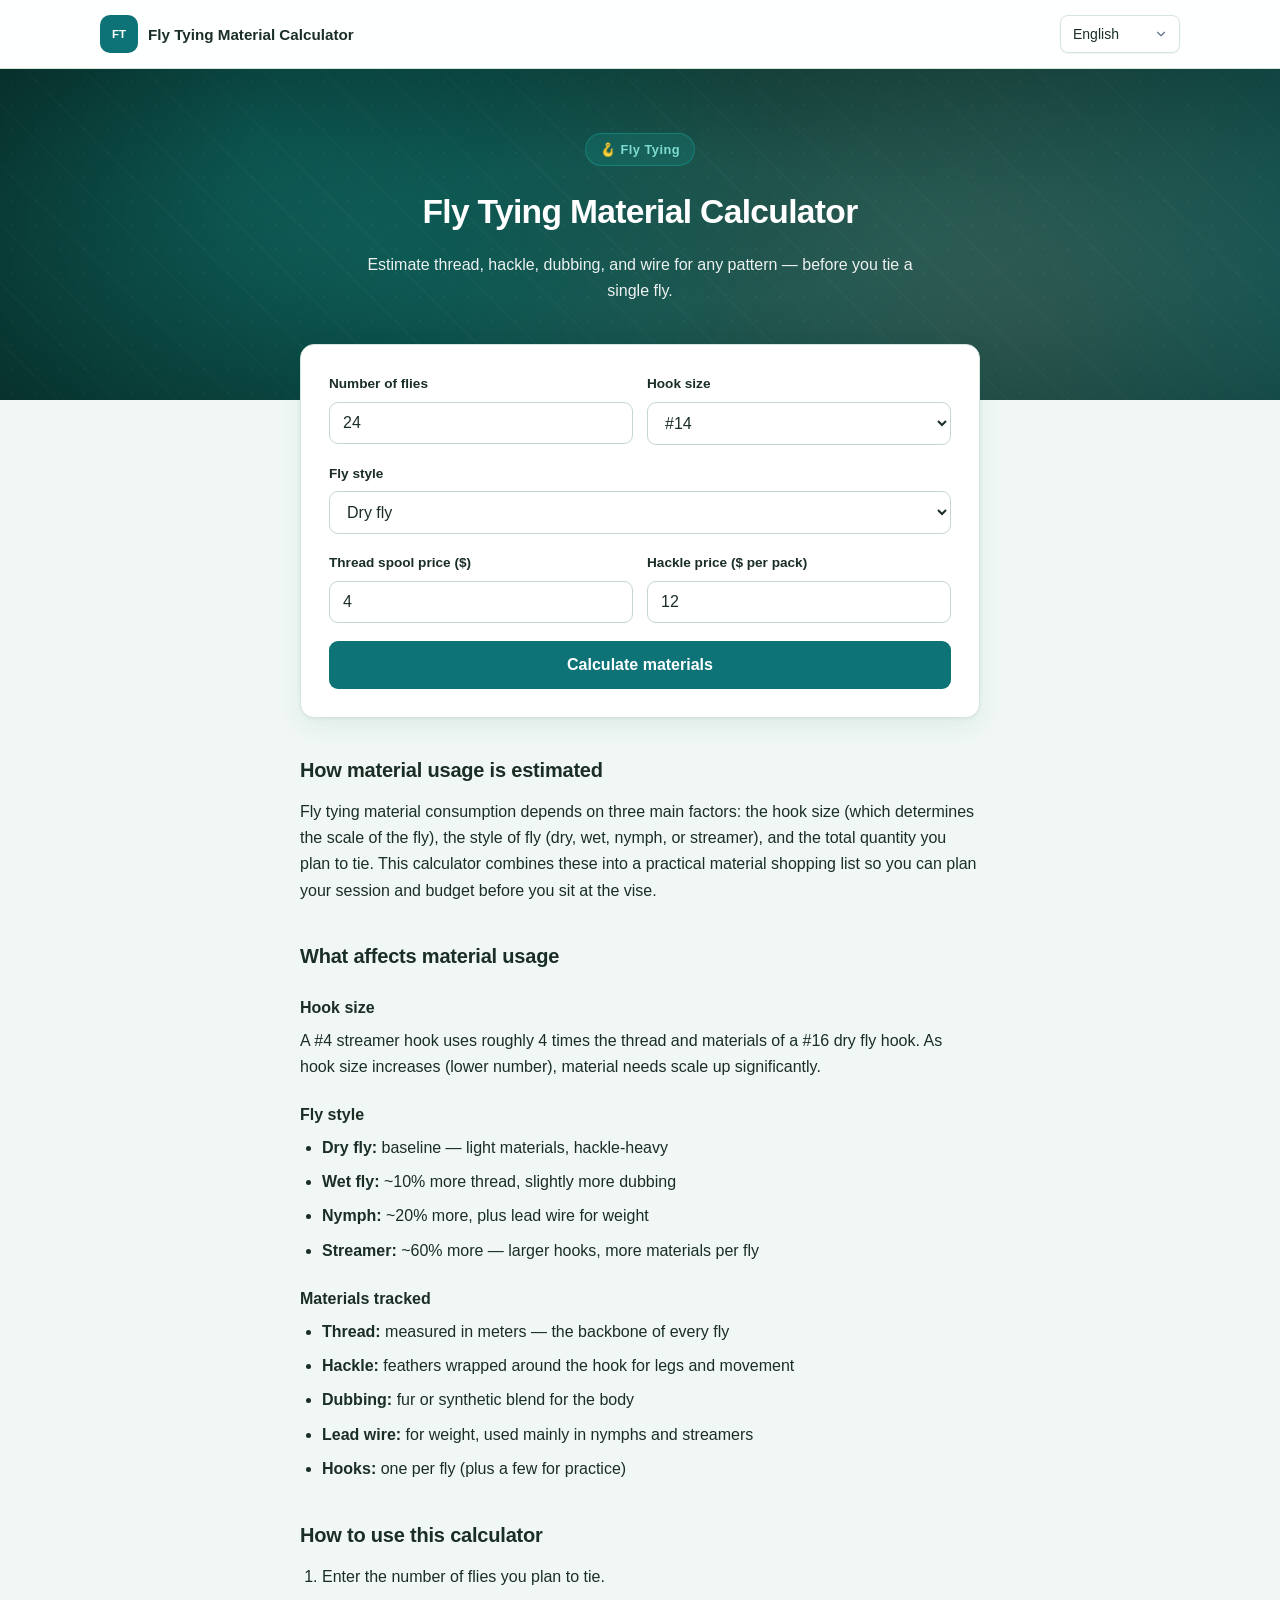
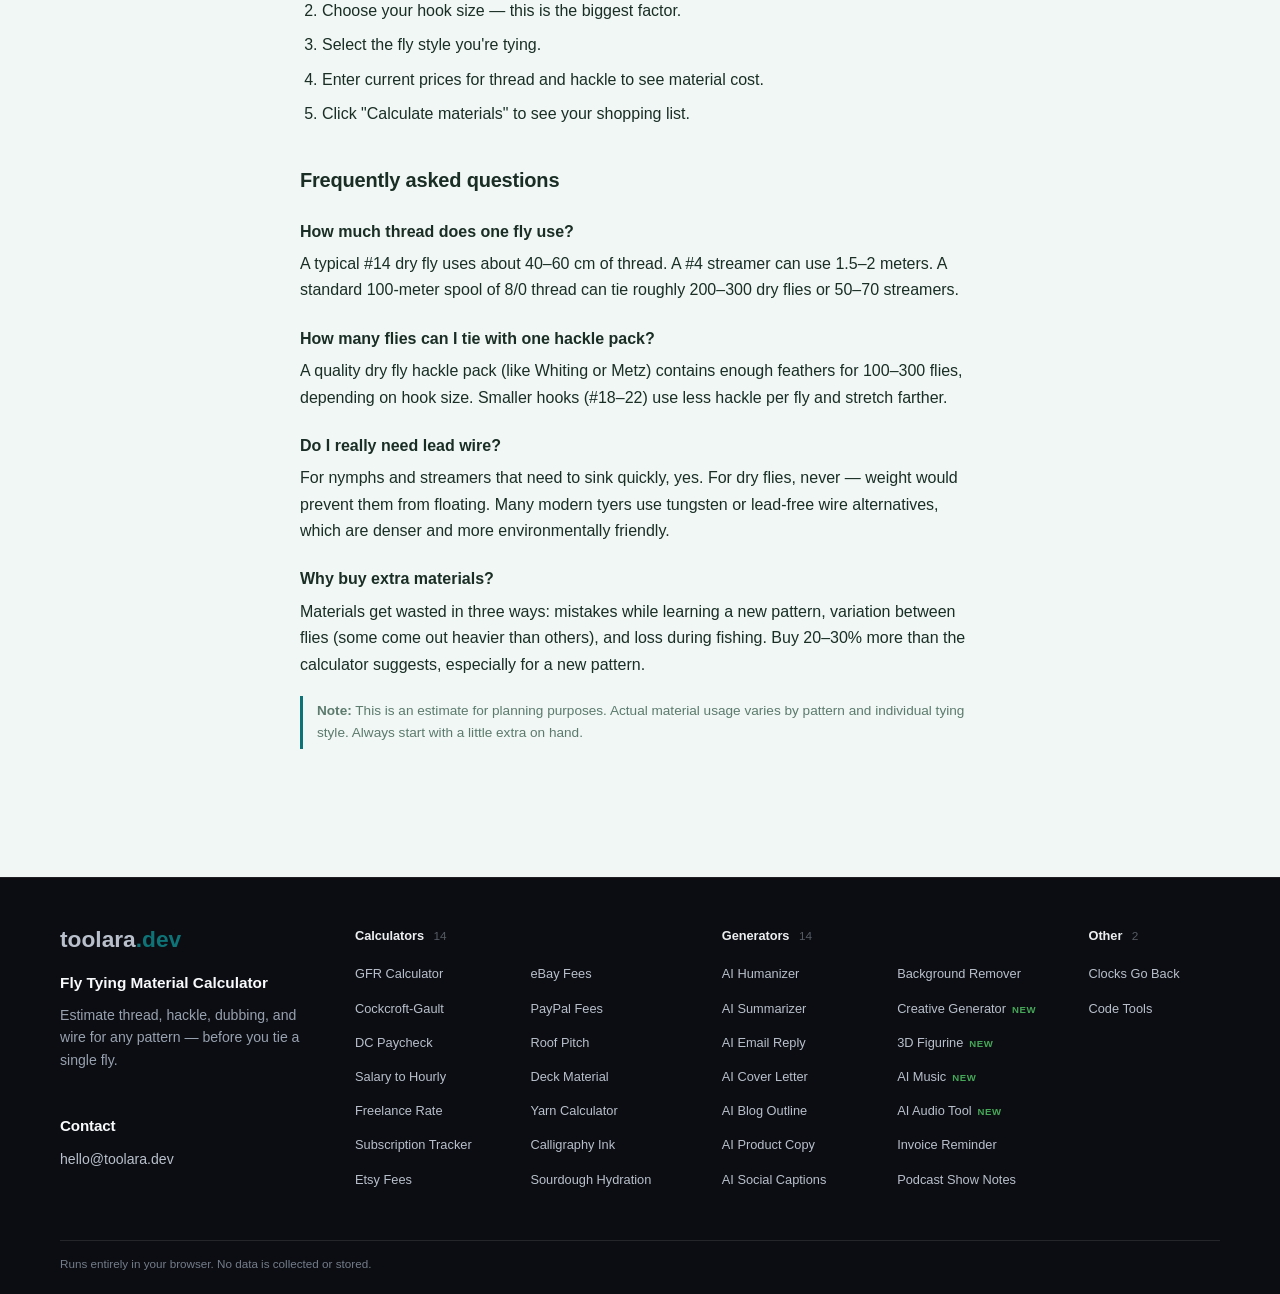
==== commit 6dd51903: "Add Clocks Go Back to footer Other group" ====
--- a/index.html
+++ b/index.html
@@ -224,7 +224,7 @@
 <a class="site-footer-wordmark" href="https://toolara.dev/" aria-label="toolara.dev">toolara<span class="tld">.dev</span></a>
 <p class="site-footer-site-name" data-i18n="title">Fly Tying Material Calculator</p>
 <p class="site-footer-description" data-i18n="subtitle">Estimate thread, hackle, dubbing, and wire for any pattern — before you tie a single fly.</p>
-<h2 class="fa-contact-h">Contact</h2><p class="site-footer-contact fa-contact"><a href="mailto:hello@toolara.dev">hello@toolara.dev</a></p></section><section class="site-footer-column"><h4 class="fa-h4">Calculators <span class="n">14</span></h4><ul class="fa-list"><li><a href="https://gfr.toolara.dev/">GFR Calculator</a></li><li><a href="https://crcl.toolara.dev/">Cockcroft-Gault</a></li><li><a href="https://dc-pay.toolara.dev/">DC Paycheck</a></li><li><a href="https://salary.toolara.dev/">Salary to Hourly</a></li><li><a href="https://freelance.toolara.dev/">Freelance Rate</a></li><li><a href="https://subscriptions.toolara.dev/">Subscription Tracker</a></li><li><a href="https://etsy.toolara.dev/">Etsy Fees</a></li><li><a href="https://ebay.toolara.dev/">eBay Fees</a></li><li><a href="https://paypal.toolara.dev/">PayPal Fees</a></li><li><a href="https://roof.toolara.dev/">Roof Pitch</a></li><li><a href="https://deck.toolara.dev/">Deck Material</a></li><li><a href="https://yarn.toolara.dev/">Yarn Calculator</a></li><li><a href="https://calligraphy.toolara.dev/">Calligraphy Ink</a></li><li><a href="https://sourdough.toolara.dev/">Sourdough Hydration</a></li></ul></section><section class="site-footer-column"><h4 class="fa-h4">Generators <span class="n">14</span></h4><ul class="fa-list"><li><a href="https://humanize.toolara.dev/">AI Humanizer</a></li><li><a href="https://summarize.toolara.dev/">AI Summarizer</a></li><li><a href="https://emailreply.toolara.dev/">AI Email Reply</a></li><li><a href="https://coverletter.toolara.dev/">AI Cover Letter</a></li><li><a href="https://blogoutline.toolara.dev/">AI Blog Outline</a></li><li><a href="https://productcopy.toolara.dev/">AI Product Copy</a></li><li><a href="https://captions.toolara.dev/">AI Social Captions</a></li><li><a href="https://background.toolara.dev/">Background Remover</a></li><li><a href="https://creative.toolara.dev/">Creative Generator<span class="fa-new">NEW</span></a></li><li><a href="https://figurine.toolara.dev/">3D Figurine<span class="fa-new">NEW</span></a></li><li><a href="https://music.toolara.dev/">AI Music<span class="fa-new">NEW</span></a></li><li><a href="https://audio.toolara.dev/">AI Audio Tool<span class="fa-new">NEW</span></a></li><li><a href="https://invoices.toolara.dev/">Invoice Reminder</a></li><li><a href="https://podcast.toolara.dev/">Podcast Show Notes</a></li></ul></section><section class="site-footer-column"><h4 class="fa-h4">Developer <span class="n">1</span></h4><ul class="fa-list single"><li><a href="https://devtools.toolara.dev/">Code Tools</a></li></ul></section></div>
+<h2 class="fa-contact-h">Contact</h2><p class="site-footer-contact fa-contact"><a href="mailto:hello@toolara.dev">hello@toolara.dev</a></p></section><section class="site-footer-column"><h4 class="fa-h4">Calculators <span class="n">14</span></h4><ul class="fa-list"><li><a href="https://gfr.toolara.dev/">GFR Calculator</a></li><li><a href="https://crcl.toolara.dev/">Cockcroft-Gault</a></li><li><a href="https://dc-pay.toolara.dev/">DC Paycheck</a></li><li><a href="https://salary.toolara.dev/">Salary to Hourly</a></li><li><a href="https://freelance.toolara.dev/">Freelance Rate</a></li><li><a href="https://subscriptions.toolara.dev/">Subscription Tracker</a></li><li><a href="https://etsy.toolara.dev/">Etsy Fees</a></li><li><a href="https://ebay.toolara.dev/">eBay Fees</a></li><li><a href="https://paypal.toolara.dev/">PayPal Fees</a></li><li><a href="https://roof.toolara.dev/">Roof Pitch</a></li><li><a href="https://deck.toolara.dev/">Deck Material</a></li><li><a href="https://yarn.toolara.dev/">Yarn Calculator</a></li><li><a href="https://calligraphy.toolara.dev/">Calligraphy Ink</a></li><li><a href="https://sourdough.toolara.dev/">Sourdough Hydration</a></li></ul></section><section class="site-footer-column"><h4 class="fa-h4">Generators <span class="n">14</span></h4><ul class="fa-list"><li><a href="https://humanize.toolara.dev/">AI Humanizer</a></li><li><a href="https://summarize.toolara.dev/">AI Summarizer</a></li><li><a href="https://emailreply.toolara.dev/">AI Email Reply</a></li><li><a href="https://coverletter.toolara.dev/">AI Cover Letter</a></li><li><a href="https://blogoutline.toolara.dev/">AI Blog Outline</a></li><li><a href="https://productcopy.toolara.dev/">AI Product Copy</a></li><li><a href="https://captions.toolara.dev/">AI Social Captions</a></li><li><a href="https://background.toolara.dev/">Background Remover</a></li><li><a href="https://creative.toolara.dev/">Creative Generator<span class="fa-new">NEW</span></a></li><li><a href="https://figurine.toolara.dev/">3D Figurine<span class="fa-new">NEW</span></a></li><li><a href="https://music.toolara.dev/">AI Music<span class="fa-new">NEW</span></a></li><li><a href="https://audio.toolara.dev/">AI Audio Tool<span class="fa-new">NEW</span></a></li><li><a href="https://invoices.toolara.dev/">Invoice Reminder</a></li><li><a href="https://podcast.toolara.dev/">Podcast Show Notes</a></li></ul></section><section class="site-footer-column"><h4 class="fa-h4">Other <span class="n">2</span></h4><ul class="fa-list single"><li><a href="https://clocksgoback.toolara.dev/">Clocks Go Back</a></li><li><a href="https://devtools.toolara.dev/">Code Tools</a></li></ul></section></div>
 <div class="site-footer-bottom"><p class="site-footer-privacy" data-i18n="footer">Runs entirely in your browser. No data is collected or stored.</p></div>
 </div>
 </footer>
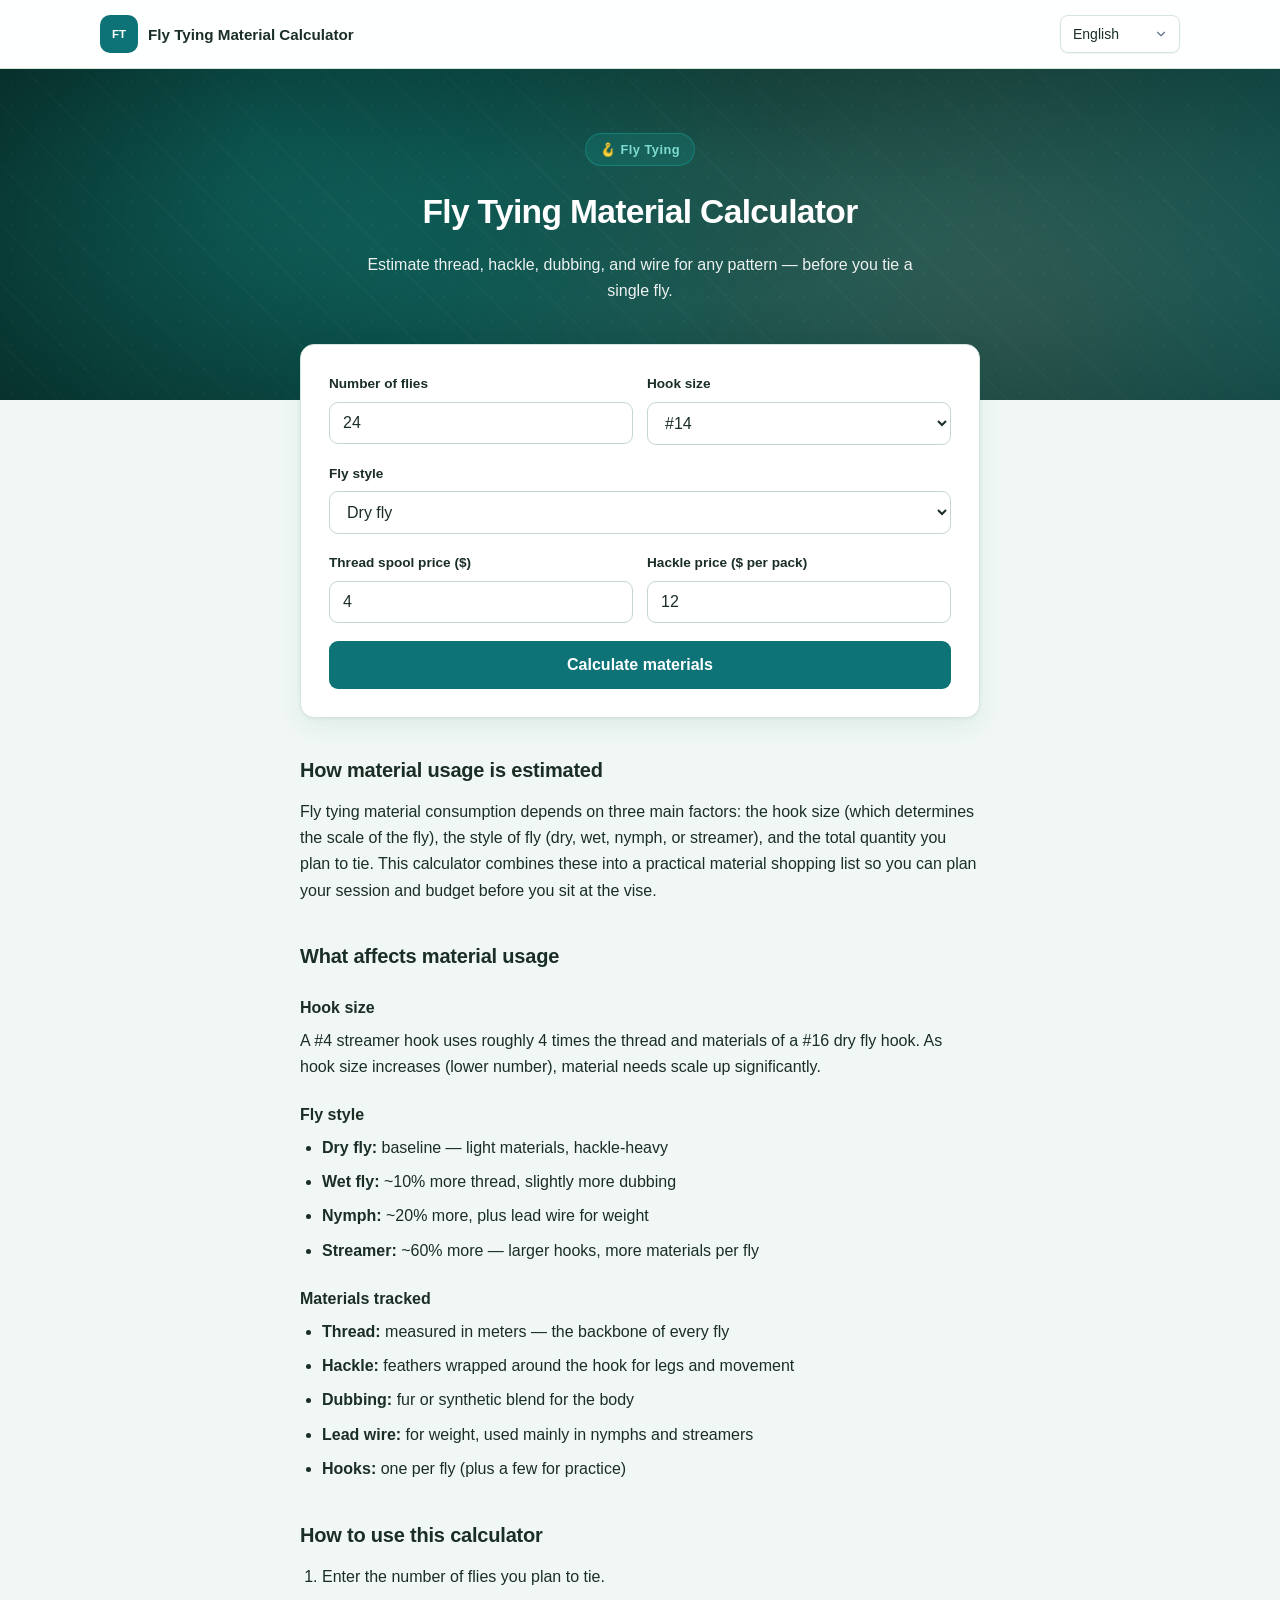
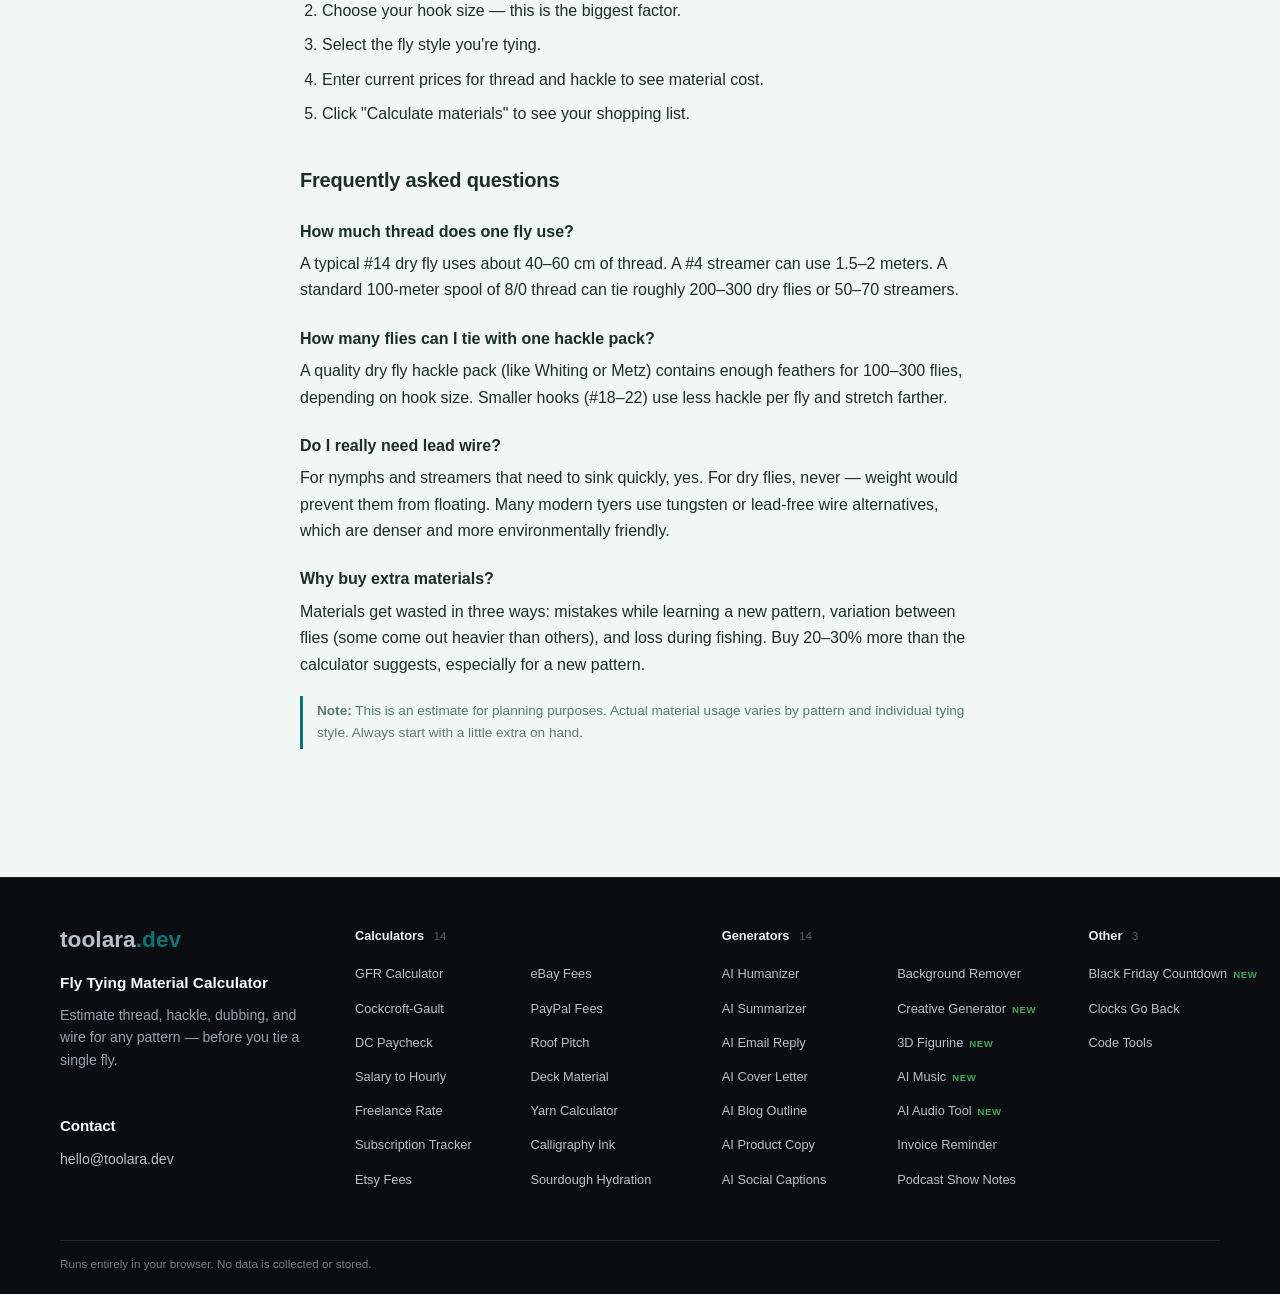
==== commit 65e077ea: "Add Black Friday Countdown to footer" ====
--- a/index.html
+++ b/index.html
@@ -224,7 +224,7 @@
 <a class="site-footer-wordmark" href="https://toolara.dev/" aria-label="toolara.dev">toolara<span class="tld">.dev</span></a>
 <p class="site-footer-site-name" data-i18n="title">Fly Tying Material Calculator</p>
 <p class="site-footer-description" data-i18n="subtitle">Estimate thread, hackle, dubbing, and wire for any pattern — before you tie a single fly.</p>
-<h2 class="fa-contact-h">Contact</h2><p class="site-footer-contact fa-contact"><a href="mailto:hello@toolara.dev">hello@toolara.dev</a></p></section><section class="site-footer-column"><h4 class="fa-h4">Calculators <span class="n">14</span></h4><ul class="fa-list"><li><a href="https://gfr.toolara.dev/">GFR Calculator</a></li><li><a href="https://crcl.toolara.dev/">Cockcroft-Gault</a></li><li><a href="https://dc-pay.toolara.dev/">DC Paycheck</a></li><li><a href="https://salary.toolara.dev/">Salary to Hourly</a></li><li><a href="https://freelance.toolara.dev/">Freelance Rate</a></li><li><a href="https://subscriptions.toolara.dev/">Subscription Tracker</a></li><li><a href="https://etsy.toolara.dev/">Etsy Fees</a></li><li><a href="https://ebay.toolara.dev/">eBay Fees</a></li><li><a href="https://paypal.toolara.dev/">PayPal Fees</a></li><li><a href="https://roof.toolara.dev/">Roof Pitch</a></li><li><a href="https://deck.toolara.dev/">Deck Material</a></li><li><a href="https://yarn.toolara.dev/">Yarn Calculator</a></li><li><a href="https://calligraphy.toolara.dev/">Calligraphy Ink</a></li><li><a href="https://sourdough.toolara.dev/">Sourdough Hydration</a></li></ul></section><section class="site-footer-column"><h4 class="fa-h4">Generators <span class="n">14</span></h4><ul class="fa-list"><li><a href="https://humanize.toolara.dev/">AI Humanizer</a></li><li><a href="https://summarize.toolara.dev/">AI Summarizer</a></li><li><a href="https://emailreply.toolara.dev/">AI Email Reply</a></li><li><a href="https://coverletter.toolara.dev/">AI Cover Letter</a></li><li><a href="https://blogoutline.toolara.dev/">AI Blog Outline</a></li><li><a href="https://productcopy.toolara.dev/">AI Product Copy</a></li><li><a href="https://captions.toolara.dev/">AI Social Captions</a></li><li><a href="https://background.toolara.dev/">Background Remover</a></li><li><a href="https://creative.toolara.dev/">Creative Generator<span class="fa-new">NEW</span></a></li><li><a href="https://figurine.toolara.dev/">3D Figurine<span class="fa-new">NEW</span></a></li><li><a href="https://music.toolara.dev/">AI Music<span class="fa-new">NEW</span></a></li><li><a href="https://audio.toolara.dev/">AI Audio Tool<span class="fa-new">NEW</span></a></li><li><a href="https://invoices.toolara.dev/">Invoice Reminder</a></li><li><a href="https://podcast.toolara.dev/">Podcast Show Notes</a></li></ul></section><section class="site-footer-column"><h4 class="fa-h4">Other <span class="n">2</span></h4><ul class="fa-list single"><li><a href="https://clocksgoback.toolara.dev/">Clocks Go Back</a></li><li><a href="https://devtools.toolara.dev/">Code Tools</a></li></ul></section></div>
+<h2 class="fa-contact-h">Contact</h2><p class="site-footer-contact fa-contact"><a href="mailto:hello@toolara.dev">hello@toolara.dev</a></p></section><section class="site-footer-column"><h4 class="fa-h4">Calculators <span class="n">14</span></h4><ul class="fa-list"><li><a href="https://gfr.toolara.dev/">GFR Calculator</a></li><li><a href="https://crcl.toolara.dev/">Cockcroft-Gault</a></li><li><a href="https://dc-pay.toolara.dev/">DC Paycheck</a></li><li><a href="https://salary.toolara.dev/">Salary to Hourly</a></li><li><a href="https://freelance.toolara.dev/">Freelance Rate</a></li><li><a href="https://subscriptions.toolara.dev/">Subscription Tracker</a></li><li><a href="https://etsy.toolara.dev/">Etsy Fees</a></li><li><a href="https://ebay.toolara.dev/">eBay Fees</a></li><li><a href="https://paypal.toolara.dev/">PayPal Fees</a></li><li><a href="https://roof.toolara.dev/">Roof Pitch</a></li><li><a href="https://deck.toolara.dev/">Deck Material</a></li><li><a href="https://yarn.toolara.dev/">Yarn Calculator</a></li><li><a href="https://calligraphy.toolara.dev/">Calligraphy Ink</a></li><li><a href="https://sourdough.toolara.dev/">Sourdough Hydration</a></li></ul></section><section class="site-footer-column"><h4 class="fa-h4">Generators <span class="n">14</span></h4><ul class="fa-list"><li><a href="https://humanize.toolara.dev/">AI Humanizer</a></li><li><a href="https://summarize.toolara.dev/">AI Summarizer</a></li><li><a href="https://emailreply.toolara.dev/">AI Email Reply</a></li><li><a href="https://coverletter.toolara.dev/">AI Cover Letter</a></li><li><a href="https://blogoutline.toolara.dev/">AI Blog Outline</a></li><li><a href="https://productcopy.toolara.dev/">AI Product Copy</a></li><li><a href="https://captions.toolara.dev/">AI Social Captions</a></li><li><a href="https://background.toolara.dev/">Background Remover</a></li><li><a href="https://creative.toolara.dev/">Creative Generator<span class="fa-new">NEW</span></a></li><li><a href="https://figurine.toolara.dev/">3D Figurine<span class="fa-new">NEW</span></a></li><li><a href="https://music.toolara.dev/">AI Music<span class="fa-new">NEW</span></a></li><li><a href="https://audio.toolara.dev/">AI Audio Tool<span class="fa-new">NEW</span></a></li><li><a href="https://invoices.toolara.dev/">Invoice Reminder</a></li><li><a href="https://podcast.toolara.dev/">Podcast Show Notes</a></li></ul></section><section class="site-footer-column"><h4 class="fa-h4">Other <span class="n">3</span></h4><ul class="fa-list single"><li><a href="https://blackfriday.toolara.dev/">Black Friday Countdown<span class="fa-new">NEW</span></a></li><li><a href="https://clocksgoback.toolara.dev/">Clocks Go Back</a></li><li><a href="https://devtools.toolara.dev/">Code Tools</a></li></ul></section></div>
 <div class="site-footer-bottom"><p class="site-footer-privacy" data-i18n="footer">Runs entirely in your browser. No data is collected or stored.</p></div>
 </div>
 </footer>
